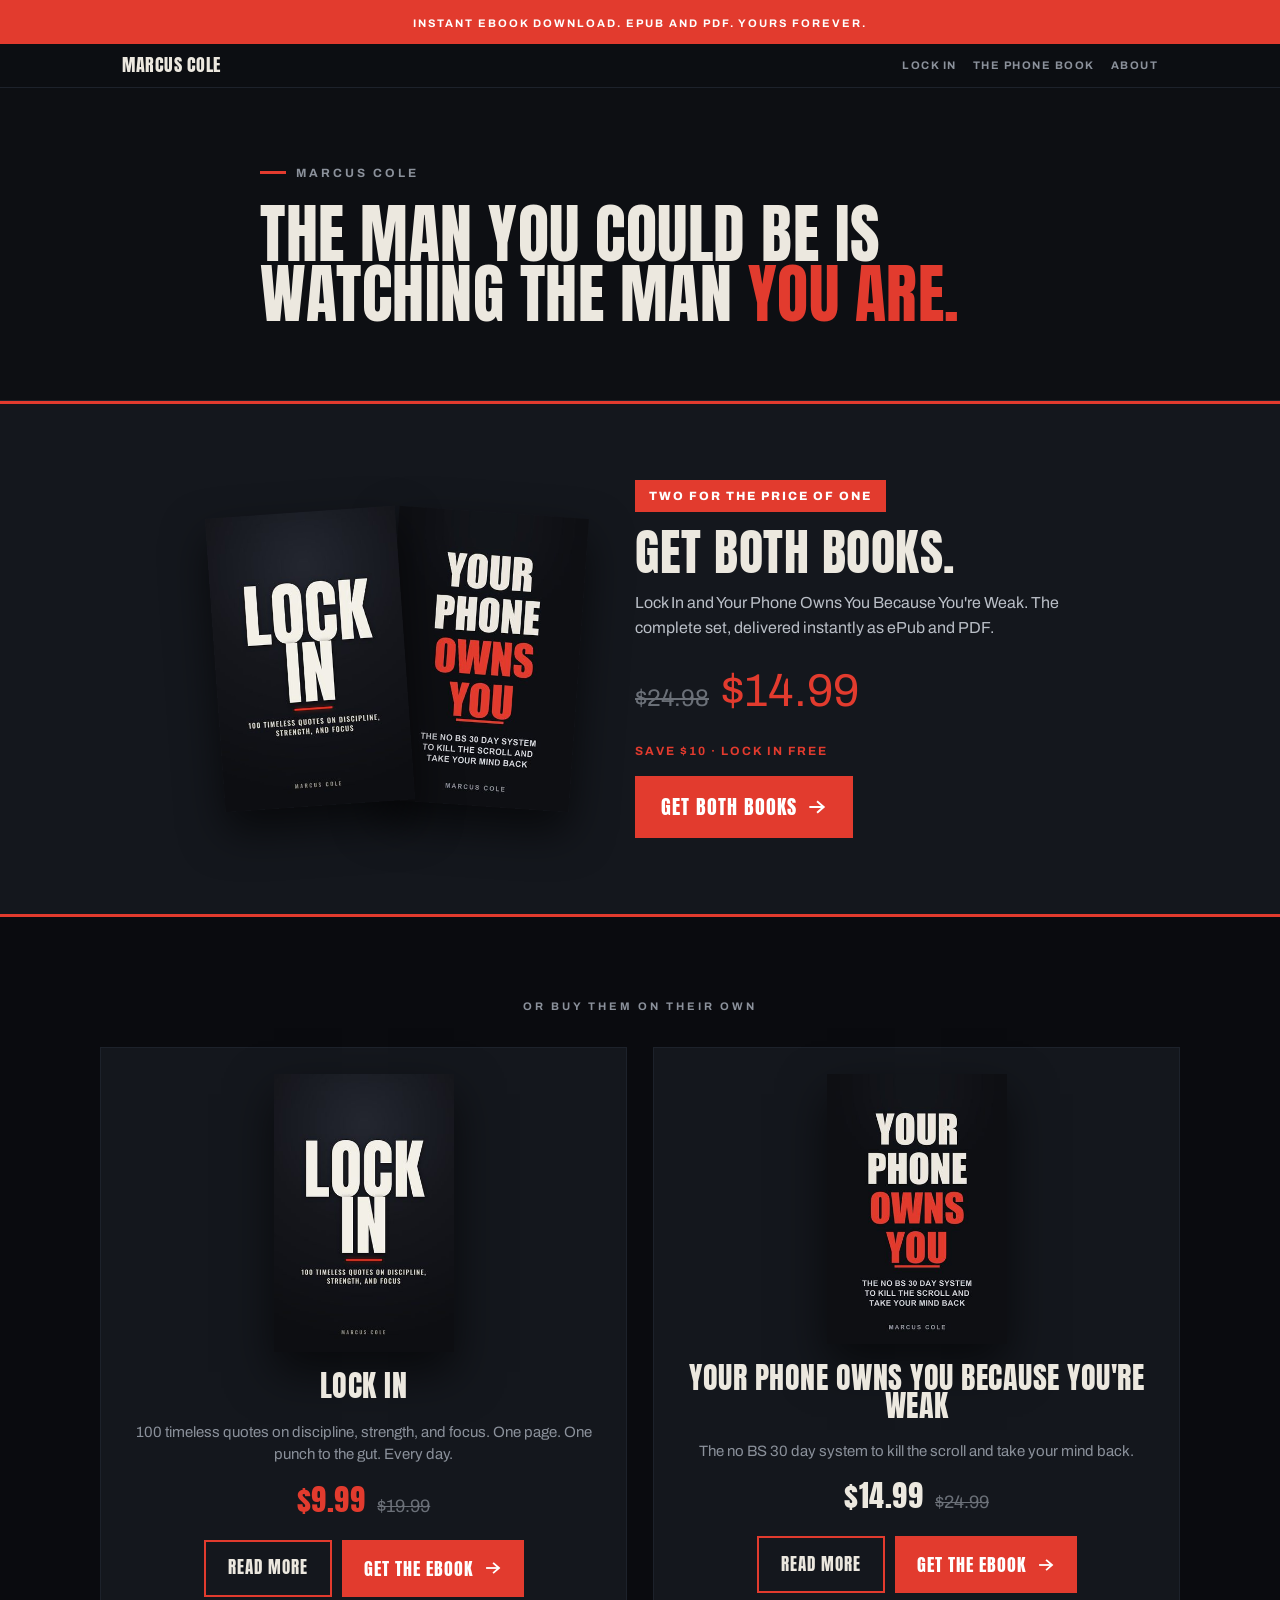
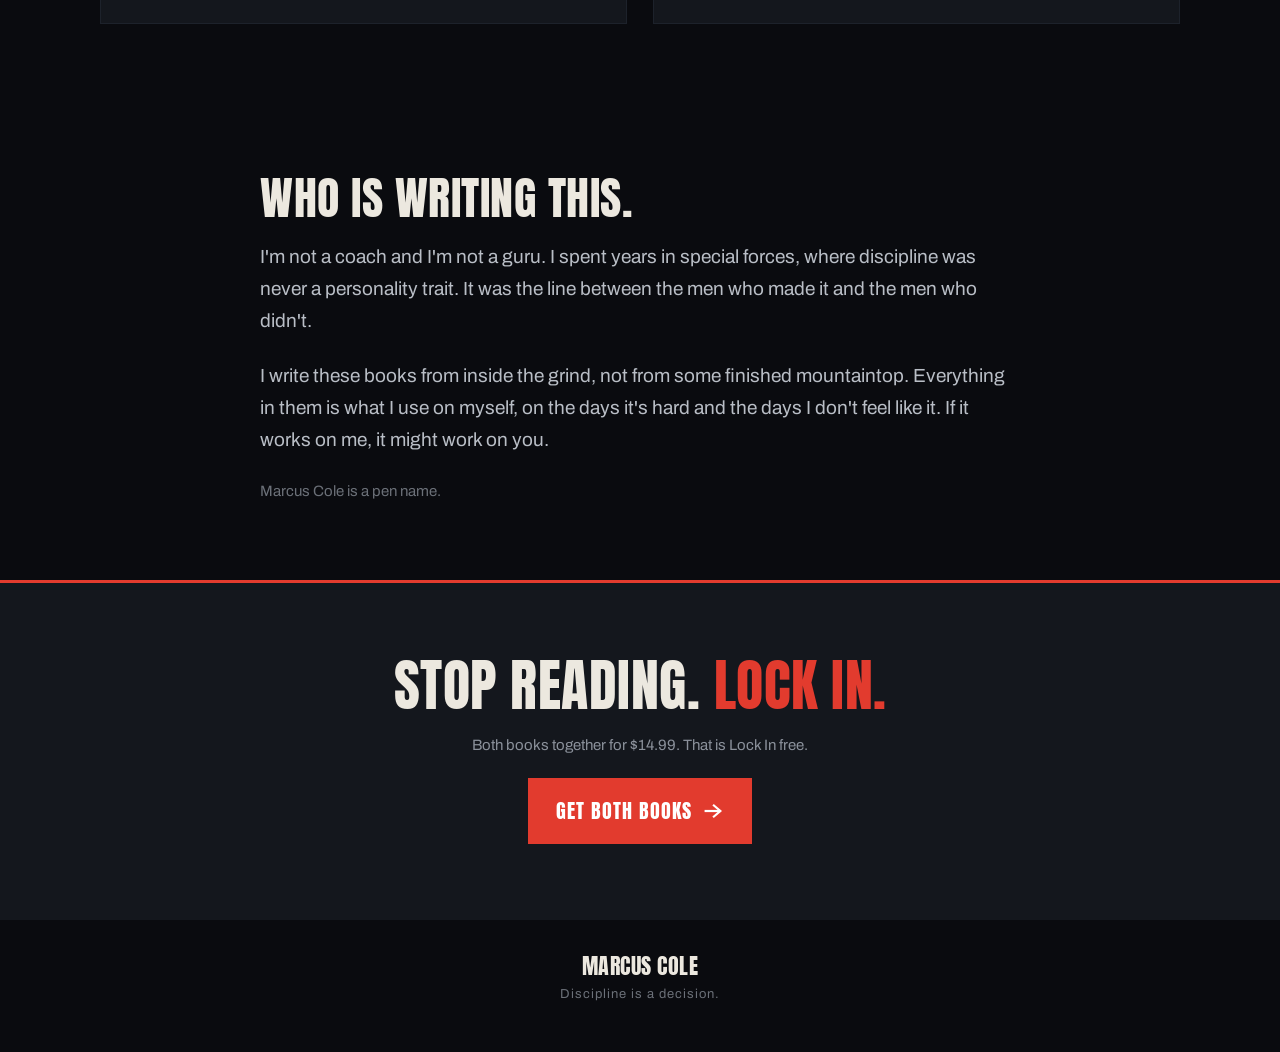
==== index.html @ 09957435 "Add bundle offer as a hero near top of homepage Both-books bundle ($14.99, two for the price of one," ====
<!doctype html>
<html lang="en">
<head>
<meta charset="utf-8">
<meta name="viewport" content="width=device-width, initial-scale=1">
<title>Marcus Cole — Books on Discipline, Strength, Focus</title>
<meta name="description" content="Hard, no-fluff books on discipline, focus, and self-control by Marcus Cole.">
<link rel="preconnect" href="https://fonts.googleapis.com">
<link rel="preconnect" href="https://fonts.gstatic.com" crossorigin>
<link rel="stylesheet" href="https://fonts.googleapis.com/css2?family=Anton&family=Archivo:wght@400;500;600;700;900&display=swap">
<link rel="stylesheet" href="style.css">
</head>
<body>

  <div class="sale"><span class="kick" style="font-size:11px;color:#fff;letter-spacing:2px;">Instant ebook download. ePub and PDF. Yours forever.</span></div>

  <div class="topbar">
    <div class="topbar-in">
      <a href="/" class="disp" style="font-size:18px;">Marcus Cole</a>
      <div class="navlinks">
        <a href="/lockin/" class="navlink">Lock In</a>
        <a href="/your-phone-owns-you/" class="navlink">The Phone Book</a>
        <a href="#about" class="navlink">About</a>
      </div>
    </div>
  </div>

  <!-- HERO (brief intro) -->
  <section class="sec" style="background:var(--bg);border-bottom:1px solid var(--line);">
    <div class="sec-in stack" style="gap:22px;max-width:760px;">
      <div style="display:flex;align-items:center;gap:10px;">
        <div style="width:26px;height:3px;background:var(--red);"></div>
        <span class="kick" style="font-size:12px;color:var(--muted2);">Marcus Cole</span>
      </div>
      <h1 class="disp" style="font-size:clamp(40px,8vw,64px);">The man you could be is watching the man <span style="color:var(--red);">you are.</span></h1>
    </div>
  </section>

  <!-- BUNDLE OFFER (hero) -->
  <section class="sec bundle">
    <div class="sec-in bundle-in">
      <div class="bundle-covers">
        <img src="lockin-cover.jpg" alt="Lock In cover">
        <img src="book4-cover.jpg" alt="Your Phone Owns You cover">
      </div>
      <div class="bundle-copy">
        <span class="bundle-badge">Two for the price of one</span>
        <h2 class="disp" style="font-size:clamp(34px,7vw,50px);">Get both books.</h2>
        <p style="font-size:16px;line-height:1.55;color:var(--muted);max-width:430px;">Lock In and Your Phone Owns You Because You're Weak. The complete set, delivered instantly as ePub and PDF.</p>
        <div class="price"><span class="was">$24.98</span><span class="now">$14.99</span></div>
        <p class="kick" style="font-size:12px;color:var(--red);letter-spacing:2px;">Save $10 · Lock In free</p>
        <a class="cta btn-red gumroad-button" href="https://dvpress.gumroad.com/l/bothbooks" style="font-size:20px;padding:16px 26px;">Get Both Books
          <svg class="arrow" width="20" height="20" viewBox="0 0 24 24" fill="none" stroke="#fff" stroke-width="2.4" stroke-linecap="square"><path d="M4 12h15"/><path d="M13 6l7 6-7 6"/></svg></a>
      </div>
    </div>
  </section>

  <!-- BOOKS -->
  <section class="sec">
    <div class="sec-in stack" style="gap:30px;">
      <div class="center"><span class="kick" style="font-size:11px;color:var(--muted2);letter-spacing:3px;">Or buy them on their own</span></div>
      <div class="books">

        <div class="bookcard">
          <img src="lockin-cover.jpg" alt="Lock In cover">
          <h2 class="disp" style="font-size:30px;">Lock In</h2>
          <p style="font-size:15px;line-height:1.5;color:var(--muted2);">100 timeless quotes on discipline, strength, and focus. One page. One punch to the gut. Every day.</p>
          <div class="price"><span class="disp now" style="color:var(--red);">$9.99</span><span class="was">$19.99</span></div>
          <div class="btns">
            <a class="cta btn-out" href="/lockin/">Read More</a>
            <a class="cta btn-red gumroad-button" href="https://dvpress.gumroad.com/l/lockin">Get The Ebook
              <svg class="arrow" width="18" height="18" viewBox="0 0 24 24" fill="none" stroke="#fff" stroke-width="2.4" stroke-linecap="square"><path d="M4 12h15"/><path d="M13 6l7 6-7 6"/></svg></a>
          </div>
        </div>

        <div class="bookcard">
          <img src="book4-cover.jpg" alt="Your Phone Owns You Because You're Weak cover">
          <h2 class="disp" style="font-size:30px;">Your Phone Owns You Because You're Weak</h2>
          <p style="font-size:15px;line-height:1.5;color:var(--muted2);">The no BS 30 day system to kill the scroll and take your mind back.</p>
          <div class="price"><span class="disp now">$14.99</span><span class="was">$24.99</span></div>
          <div class="btns">
            <a class="cta btn-out" href="/your-phone-owns-you/">Read More</a>
            <a class="cta btn-red gumroad-button" href="https://dvpress.gumroad.com/l/yourphone">Get The Ebook
              <svg class="arrow" width="18" height="18" viewBox="0 0 24 24" fill="none" stroke="#fff" stroke-width="2.4" stroke-linecap="square"><path d="M4 12h15"/><path d="M13 6l7 6-7 6"/></svg></a>
          </div>
        </div>

      </div>
    </div>
  </section>

  <!-- ABOUT -->
  <section class="sec about" id="about" style="background:var(--dark);">
    <div class="sec-in stack" style="gap:22px;max-width:760px;">
      <h2 class="disp" style="font-size:clamp(34px,8vw,46px);">Who is writing this.</h2>
      <p>I'm not a coach and I'm not a guru. I spent years in special forces, where discipline was never a personality trait. It was the line between the men who made it and the men who didn't.</p>
      <p>I write these books from inside the grind, not from some finished mountaintop. Everything in them is what I use on myself, on the days it's hard and the days I don't feel like it. If it works on me, it might work on you.</p>
      <p style="color:var(--dim);font-size:15px;">Marcus Cole is a pen name.</p>
    </div>
  </section>

  <!-- CLOSING -->
  <section class="sec center" style="background:var(--bg2);border-top:3px solid var(--red);">
    <div class="sec-in stack" style="gap:22px;align-items:center;">
      <h2 class="disp" style="font-size:clamp(40px,10vw,56px);">Stop reading. <span style="color:var(--red);">Lock in.</span></h2>
      <p style="font-size:15px;color:var(--muted2);margin:0;">Both books together for $14.99. That is Lock In free.</p>
      <a class="cta btn-red gumroad-button" href="https://dvpress.gumroad.com/l/bothbooks" style="font-size:20px;padding:18px 28px;">Get Both Books
        <svg class="arrow" width="22" height="22" viewBox="0 0 24 24" fill="none" stroke="#fff" stroke-width="2.4" stroke-linecap="square"><path d="M4 12h15"/><path d="M13 6l7 6-7 6"/></svg></a>
    </div>
  </section>

  <footer class="foot">
    <span class="disp" style="font-size:22px;">Marcus Cole</span>
    <span style="font-size:13px;color:var(--dim);letter-spacing:1px;">Discipline is a decision.</span>
  </footer>

<!-- Gumroad overlay checkout --><script src="https://gumroad.com/js/gumroad.js"></script>
<!-- Cloudflare Web Analytics --><script defer src='https://static.cloudflareinsights.com/beacon.min.js' data-cf-beacon='{"token": "d1eaae2494ea4c88b56d13a0a2fb62db"}'></script><!-- End Cloudflare Web Analytics -->
</body>
</html>
---- style.css ----
:root{
  --bg:#0d0f13; --bg2:#14171d; --dark:#0a0b0f; --line:#1d222b; --line2:#232833;
  --ink:#ECE8DF; --muted:#b9bec6; --muted2:#8b919b; --dim:#6b7078; --red:#E23B2E;
}
*{box-sizing:border-box;}
html,body{margin:0;padding:0;}
body{background:var(--dark);color:var(--ink);
  font-family:'Archivo',system-ui,sans-serif;-webkit-font-smoothing:antialiased;line-height:1.5;}
img{max-width:100%;display:block;}
a{color:var(--ink);text-decoration:none;}
p{margin:0;}
.disp{font-family:'Anton','Arial Narrow',Impact,sans-serif;font-weight:400;
  text-transform:uppercase;line-height:0.94;letter-spacing:0.5px;margin:0;}
.kick{font-family:'Archivo',system-ui,sans-serif;font-weight:700;
  text-transform:uppercase;letter-spacing:3px;}
.cta{font-family:'Anton','Arial Narrow',Impact,sans-serif;text-transform:uppercase;
  letter-spacing:1px;text-decoration:none;display:inline-flex;align-items:center;
  justify-content:center;gap:10px;color:#fff;}
.stack{display:flex;flex-direction:column;}
.btn-red{background:var(--red);color:#fff;padding:15px 22px;font-size:18px;}
.btn-red:hover{filter:brightness(1.08);}
.btn-out{background:transparent;color:var(--ink);border:2px solid var(--red);padding:13px 22px;font-size:17px;}
.btn-out:hover{background:rgba(226,59,46,0.12);}
.btn-dead{background:transparent;color:var(--dim);border:2px solid var(--line2);padding:13px 22px;font-size:17px;cursor:default;}
.arrow{flex-shrink:0;}
.inner{max-width:1080px;margin:0 auto;}

.sale{background:var(--red);padding:10px 16px;text-align:center;}
.topbar{position:sticky;top:0;z-index:20;background:rgba(13,15,19,0.96);
  backdrop-filter:blur(8px);border-bottom:1px solid var(--line);}
.topbar-in{max-width:1080px;margin:0 auto;display:flex;align-items:center;
  justify-content:space-between;padding:13px 22px;gap:12px;}
.navlinks{display:flex;gap:16px;align-items:center;}
.navlinks a.navlink{font-family:'Archivo',sans-serif;font-weight:700;text-transform:uppercase;
  letter-spacing:1.5px;font-size:11px;color:var(--muted2);}
.navlinks a.navlink:hover{color:var(--ink);}

.sec{padding:56px 22px;}
.sec-in{max-width:1080px;margin:0 auto;}
.center{text-align:center;}
.price{display:flex;align-items:baseline;gap:12px;}
.price .now{font-size:30px;}
.price .was{font-size:18px;color:var(--dim);text-decoration:line-through;}
.rule{height:1px;background:var(--line2);}

/* Book cards on the main page */
.books{display:flex;flex-direction:column;gap:26px;}
.bookcard{background:var(--bg2);border:1px solid var(--line);padding:26px;
  display:flex;flex-direction:column;gap:20px;align-items:center;text-align:center;}
.bookcard img{width:180px;box-shadow:0 20px 44px rgba(0,0,0,0.6);}
.bookcard .btns{display:flex;gap:10px;flex-wrap:wrap;justify-content:center;}

/* Sub-page hero */
.detail{display:flex;flex-direction:column;gap:28px;align-items:center;text-align:center;}
.detail img{width:220px;box-shadow:0 24px 50px rgba(0,0,0,0.6);}
.detail .body p{font-size:17px;line-height:1.6;color:var(--muted);margin-bottom:16px;}

/* Bundle hero */
.bundle{background:var(--bg2);border-top:3px solid var(--red);border-bottom:3px solid var(--red);}
.bundle-in{display:flex;flex-direction:column;gap:30px;align-items:center;text-align:center;}
.bundle-covers{display:flex;justify-content:center;flex-shrink:0;}
.bundle-covers img{width:150px;box-shadow:0 20px 44px rgba(0,0,0,0.6);}
.bundle-covers img:first-child{transform:rotate(-4deg);margin-right:-16px;z-index:2;position:relative;}
.bundle-covers img:last-child{transform:rotate(4deg);}
.bundle-copy{display:flex;flex-direction:column;gap:16px;align-items:center;}
.bundle-badge{display:inline-block;background:var(--red);color:#fff;font-family:'Archivo',sans-serif;
  font-weight:800;text-transform:uppercase;letter-spacing:2px;font-size:12px;padding:7px 14px;}
.bundle .price{justify-content:center;}
.bundle .price .now{font-size:46px;color:var(--red);}
.bundle .price .was{font-size:24px;}

.about p{font-size:17px;line-height:1.7;color:var(--muted);}

footer.foot{padding:36px 22px 48px 22px;display:flex;flex-direction:column;gap:8px;align-items:center;}

@media (min-width:820px){
  .sec{padding:76px 40px;}
  .books{flex-direction:row;}
  .bookcard{flex:1;}
  .detail{flex-direction:row;text-align:left;gap:52px;align-items:flex-start;}
  .detail .body{max-width:560px;}
  .detail .body .price{justify-content:flex-start;}
  .about p{font-size:19px;}
  .bundle-in{flex-direction:row;text-align:left;gap:56px;justify-content:center;align-items:center;}
  .bundle-copy{align-items:flex-start;}
  .bundle .price{justify-content:flex-start;}
  .bundle-covers img{width:190px;}
}
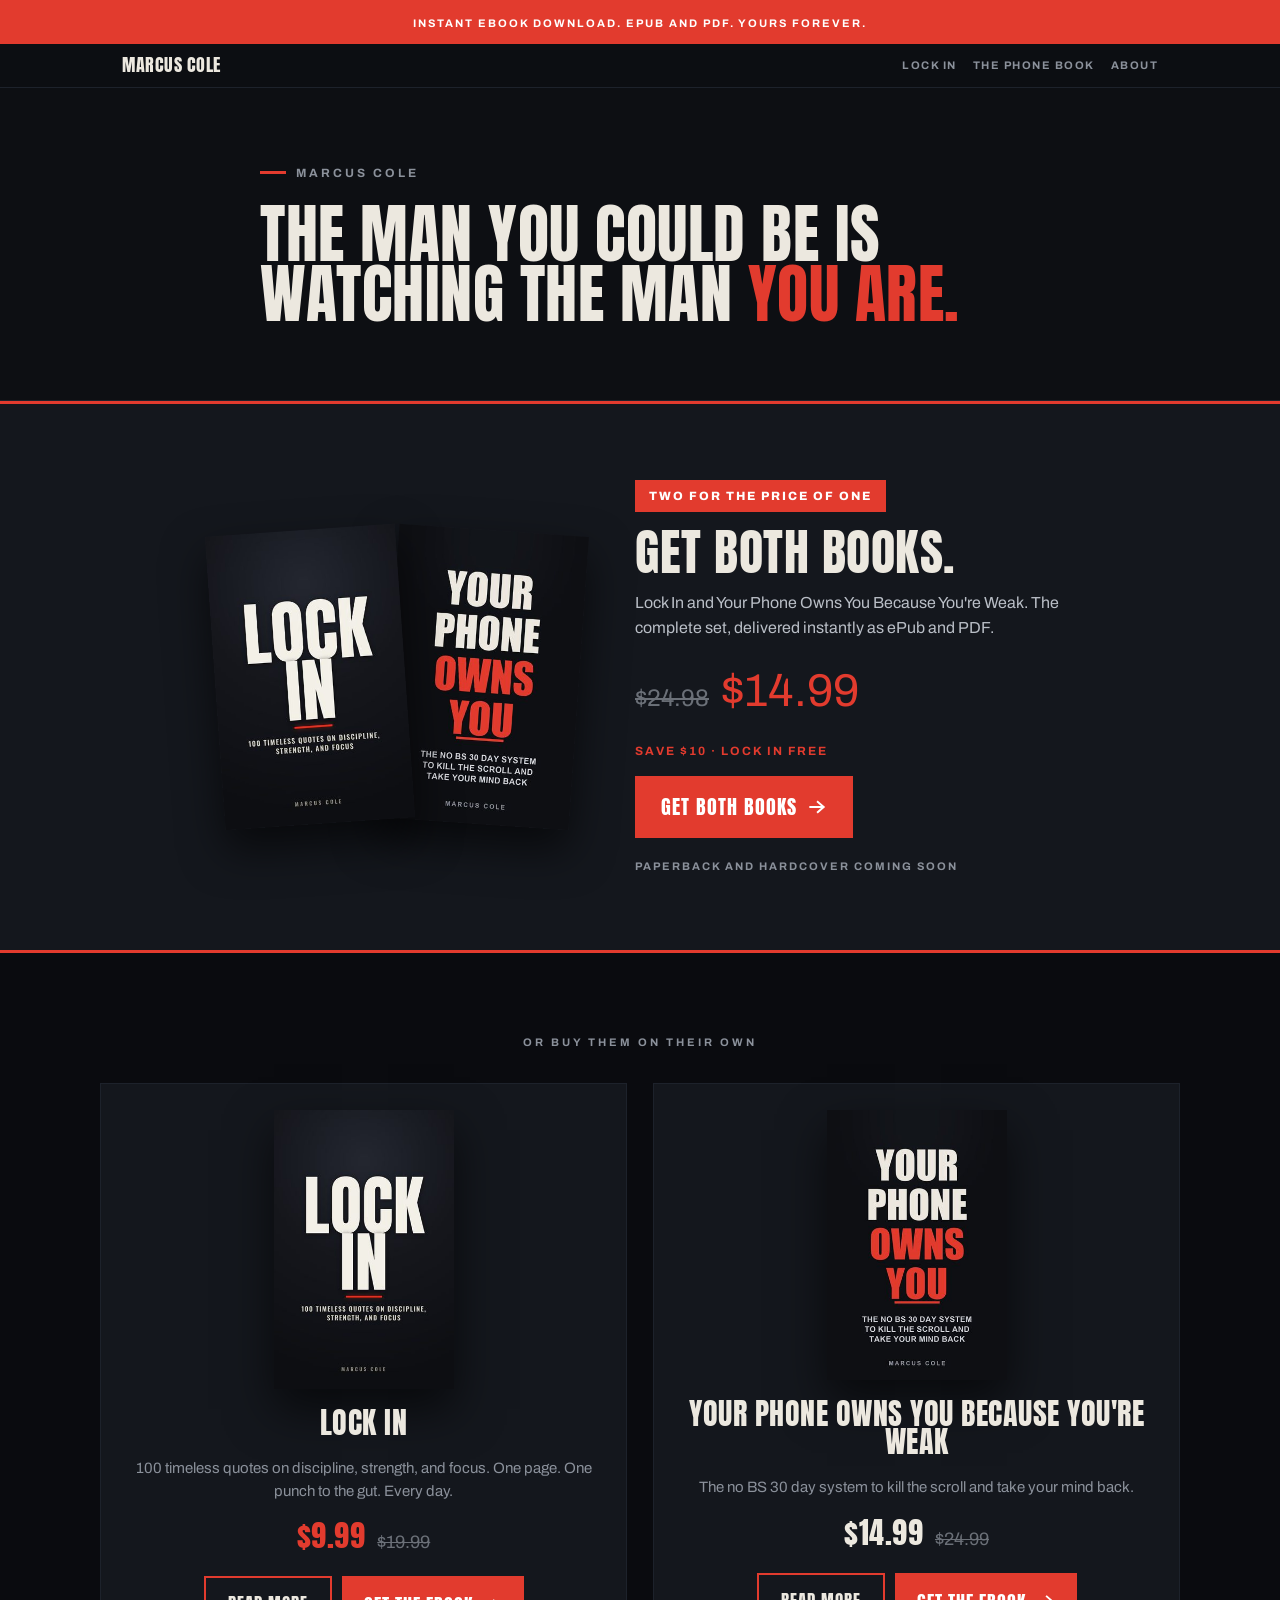
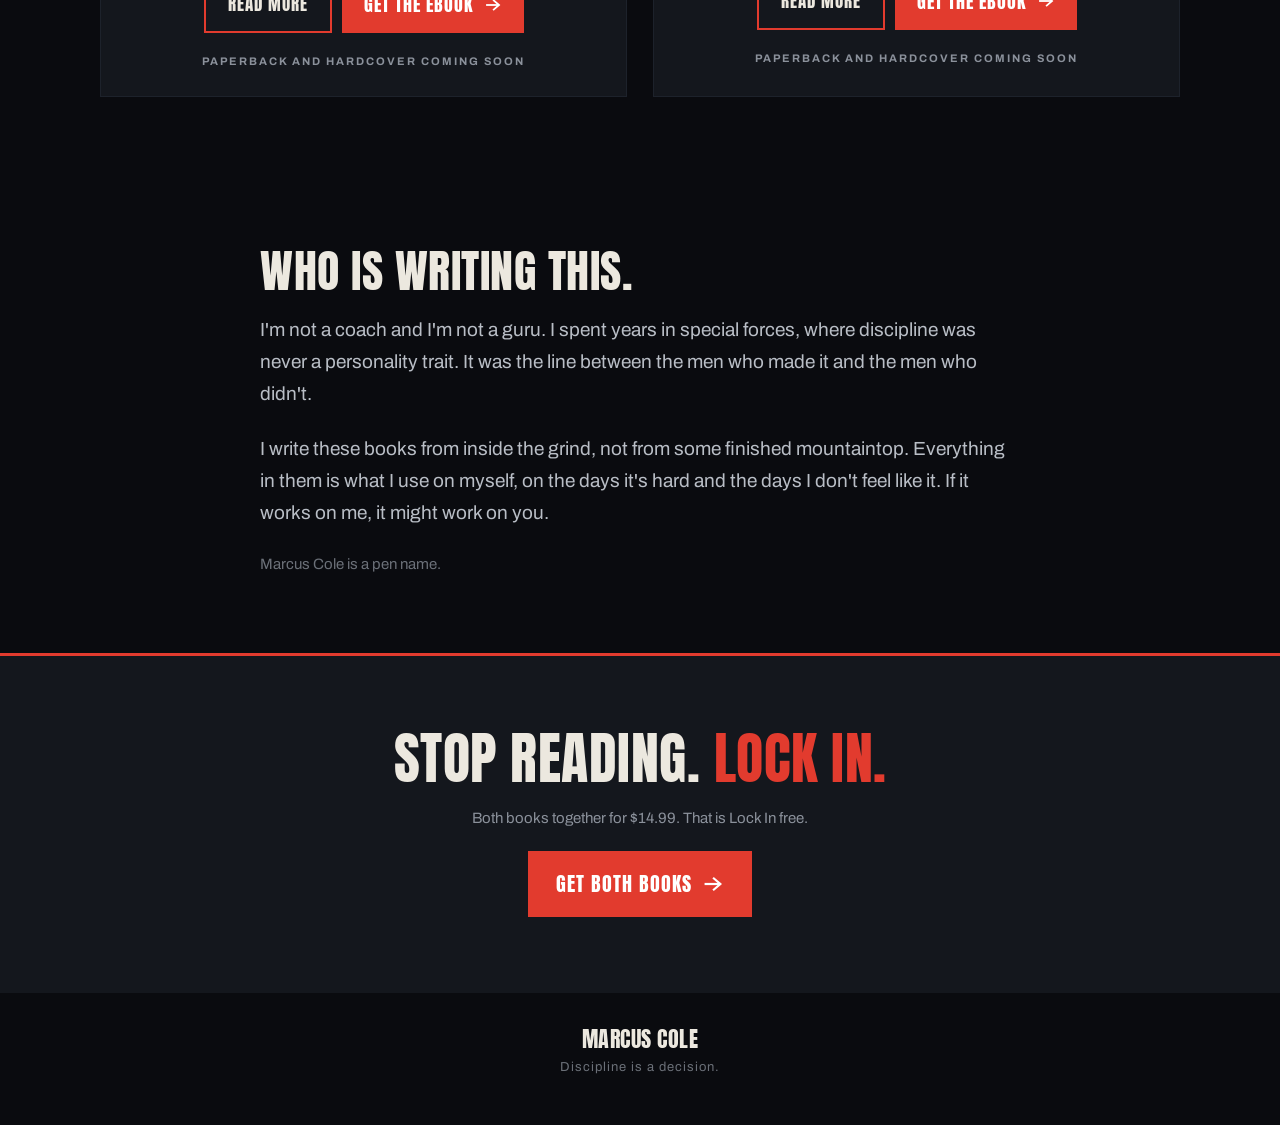
==== commit 6e717a37: "Add "Paperback and hardcover coming soon" notes across the site Signals print editions are on the wa" ====
--- a/index.html
+++ b/index.html
@@ -51,6 +51,7 @@
         <p class="kick" style="font-size:12px;color:var(--red);letter-spacing:2px;">Save $10 · Lock In free</p>
         <a class="cta btn-red gumroad-button" href="https://dvpress.gumroad.com/l/bothbooks" style="font-size:20px;padding:16px 26px;">Get Both Books
           <svg class="arrow" width="20" height="20" viewBox="0 0 24 24" fill="none" stroke="#fff" stroke-width="2.4" stroke-linecap="square"><path d="M4 12h15"/><path d="M13 6l7 6-7 6"/></svg></a>
+        <p class="kick" style="font-size:11px;color:var(--muted2);letter-spacing:2px;margin-top:4px;">Paperback and hardcover coming soon</p>
       </div>
     </div>
   </section>
@@ -71,6 +72,7 @@
             <a class="cta btn-red gumroad-button" href="https://dvpress.gumroad.com/l/lockin">Get The Ebook
               <svg class="arrow" width="18" height="18" viewBox="0 0 24 24" fill="none" stroke="#fff" stroke-width="2.4" stroke-linecap="square"><path d="M4 12h15"/><path d="M13 6l7 6-7 6"/></svg></a>
           </div>
+          <p class="kick" style="font-size:11px;color:var(--muted2);letter-spacing:2px;">Paperback and hardcover coming soon</p>
         </div>
 
         <div class="bookcard">
@@ -83,6 +85,7 @@
             <a class="cta btn-red gumroad-button" href="https://dvpress.gumroad.com/l/yourphone">Get The Ebook
               <svg class="arrow" width="18" height="18" viewBox="0 0 24 24" fill="none" stroke="#fff" stroke-width="2.4" stroke-linecap="square"><path d="M4 12h15"/><path d="M13 6l7 6-7 6"/></svg></a>
           </div>
+          <p class="kick" style="font-size:11px;color:var(--muted2);letter-spacing:2px;">Paperback and hardcover coming soon</p>
         </div>
 
       </div>
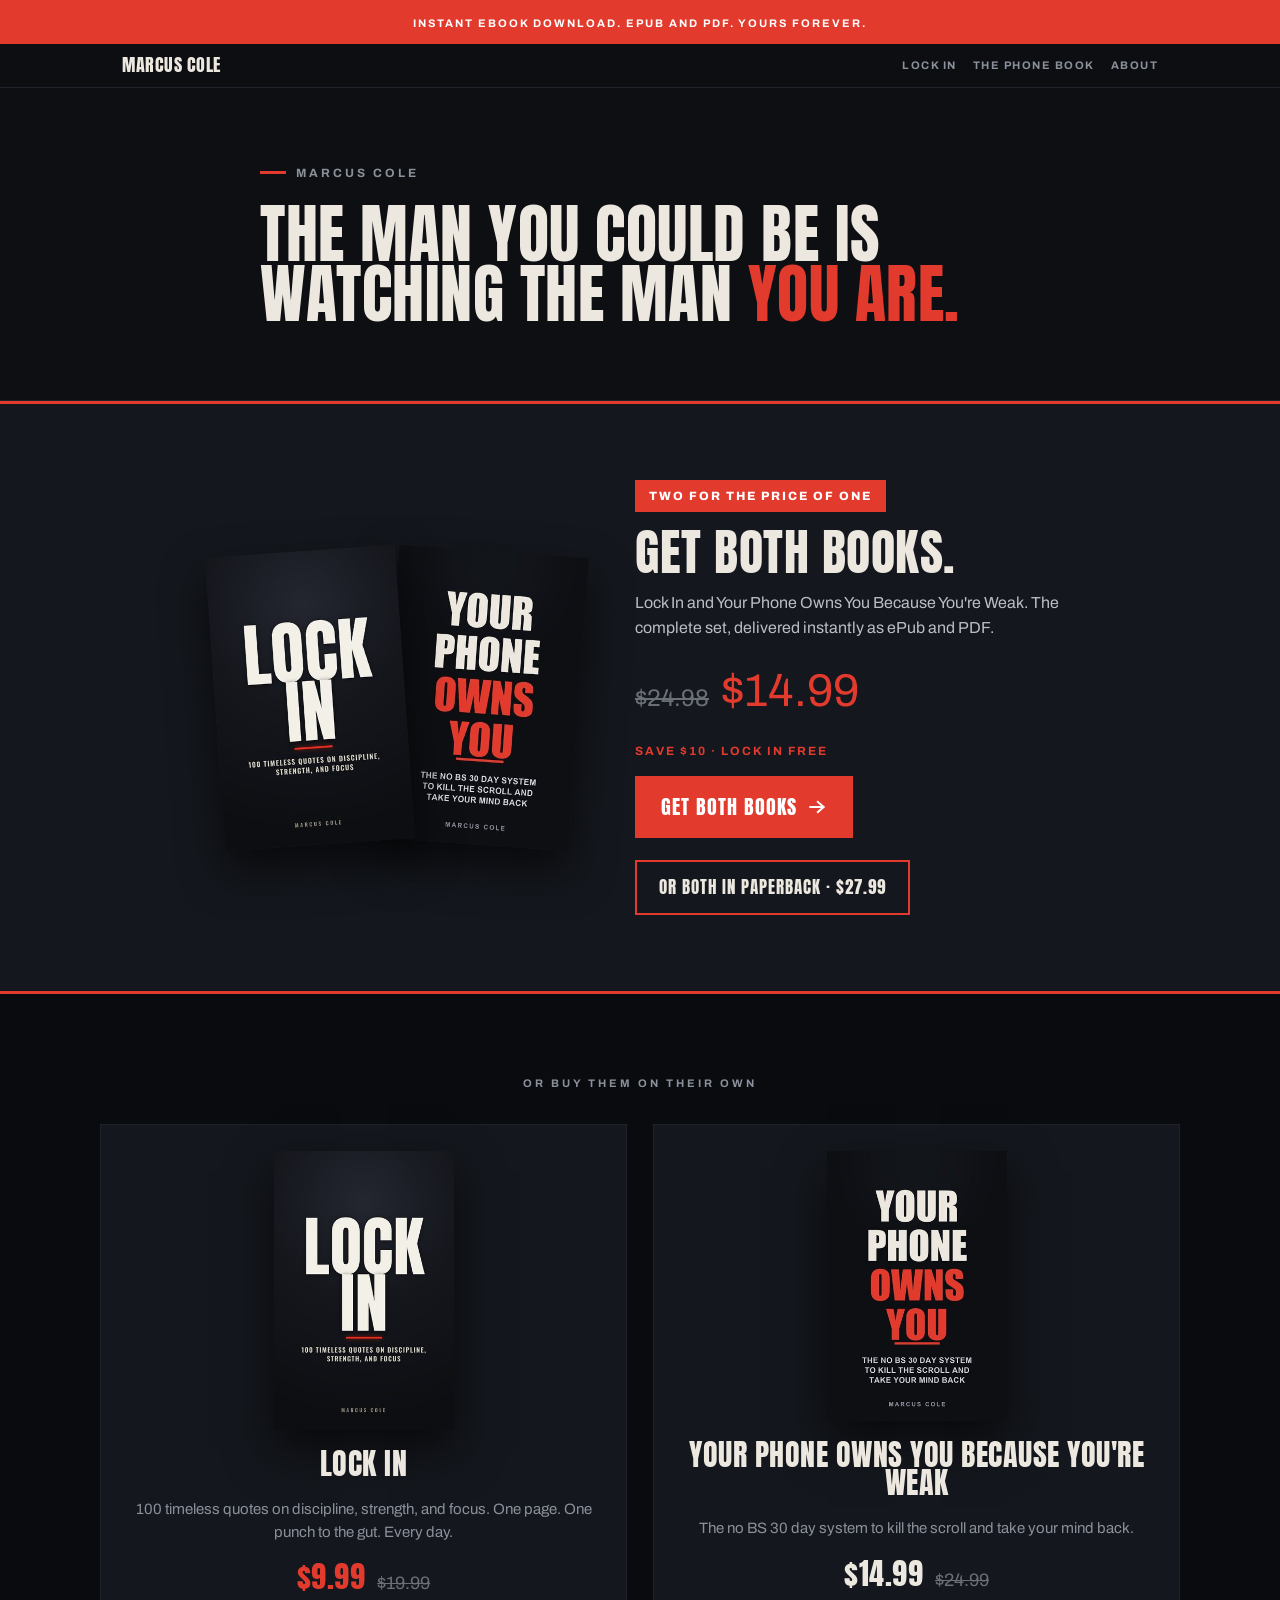
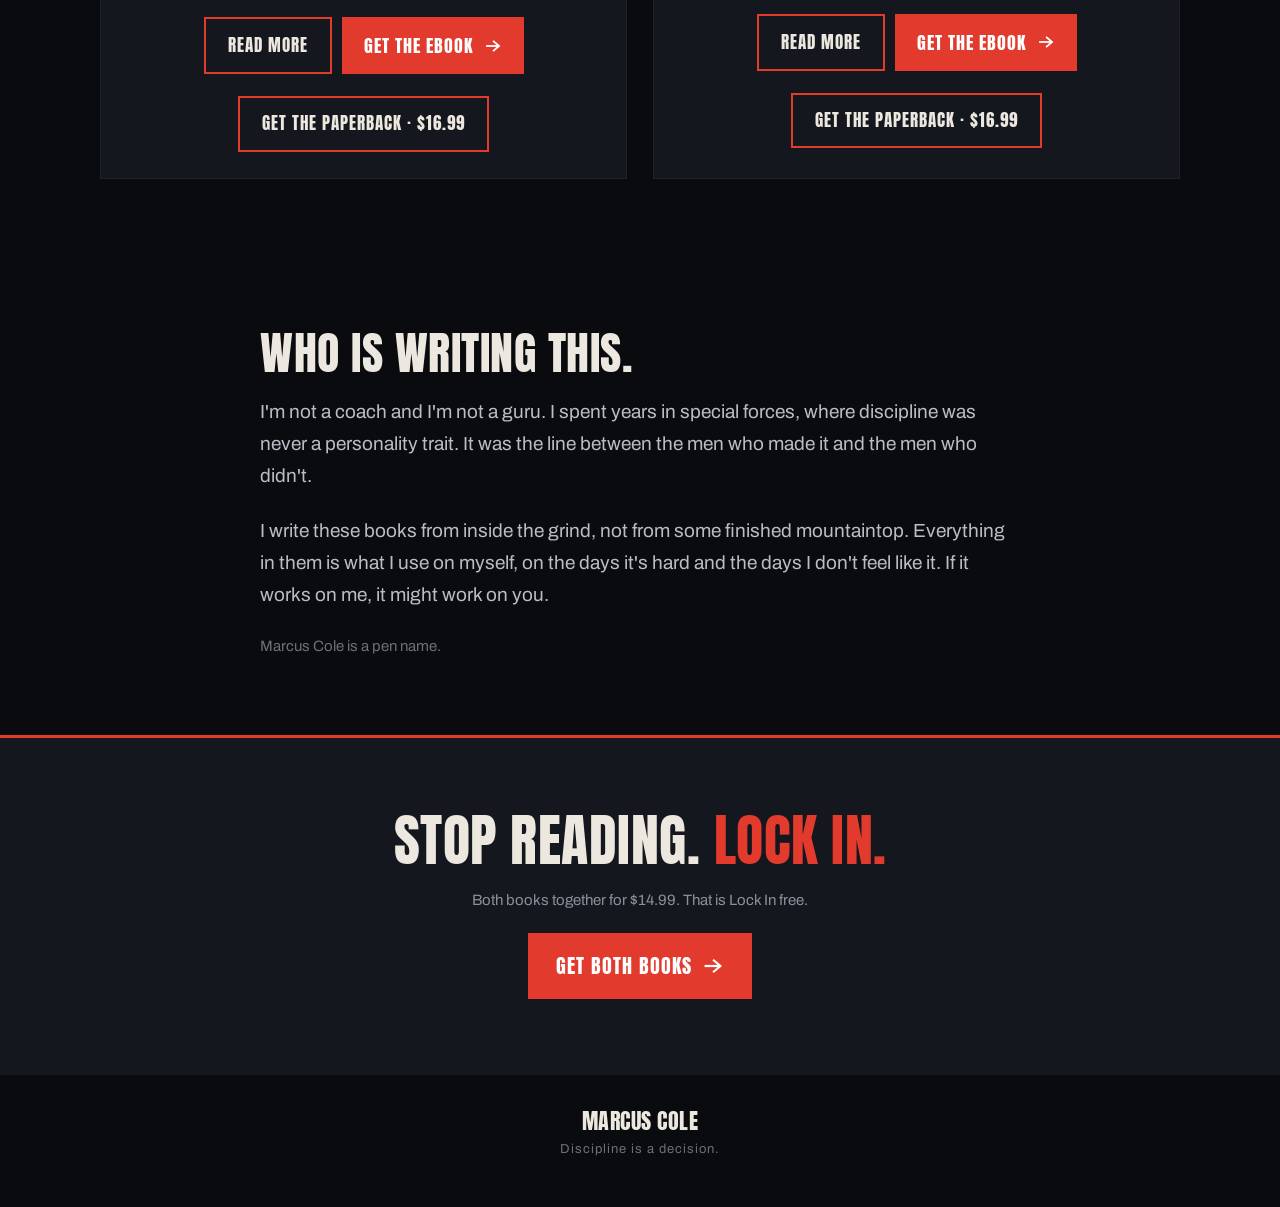
==== commit e06fb8f3: "Add paperback buy buttons (both books + bundle) now that print is live Replaces the "paperback comin" ====
--- a/index.html
+++ b/index.html
@@ -51,7 +51,7 @@
         <p class="kick" style="font-size:12px;color:var(--red);letter-spacing:2px;">Save $10 · Lock In free</p>
         <a class="cta btn-red gumroad-button" href="https://dvpress.gumroad.com/l/bothbooks" style="font-size:20px;padding:16px 26px;">Get Both Books
           <svg class="arrow" width="20" height="20" viewBox="0 0 24 24" fill="none" stroke="#fff" stroke-width="2.4" stroke-linecap="square"><path d="M4 12h15"/><path d="M13 6l7 6-7 6"/></svg></a>
-        <p class="kick" style="font-size:11px;color:var(--muted2);letter-spacing:2px;margin-top:4px;">Paperback and hardcover coming soon</p>
+        <a class="cta btn-out gumroad-button" href="https://dvpress.gumroad.com/l/marcuspaperbackbundle" style="margin-top:6px;">Or both in paperback &middot; $27.99</a>
       </div>
     </div>
   </section>
@@ -72,7 +72,7 @@
             <a class="cta btn-red gumroad-button" href="https://dvpress.gumroad.com/l/lockin">Get The Ebook
               <svg class="arrow" width="18" height="18" viewBox="0 0 24 24" fill="none" stroke="#fff" stroke-width="2.4" stroke-linecap="square"><path d="M4 12h15"/><path d="M13 6l7 6-7 6"/></svg></a>
           </div>
-          <p class="kick" style="font-size:11px;color:var(--muted2);letter-spacing:2px;">Paperback and hardcover coming soon</p>
+          <a class="cta btn-out gumroad-button" href="https://dvpress.gumroad.com/l/lockinpaperback" style="display:block;text-align:center;margin-top:2px;">Get The Paperback &middot; $16.99</a>
         </div>
 
         <div class="bookcard">
@@ -85,7 +85,7 @@
             <a class="cta btn-red gumroad-button" href="https://dvpress.gumroad.com/l/yourphone">Get The Ebook
               <svg class="arrow" width="18" height="18" viewBox="0 0 24 24" fill="none" stroke="#fff" stroke-width="2.4" stroke-linecap="square"><path d="M4 12h15"/><path d="M13 6l7 6-7 6"/></svg></a>
           </div>
-          <p class="kick" style="font-size:11px;color:var(--muted2);letter-spacing:2px;">Paperback and hardcover coming soon</p>
+          <a class="cta btn-out gumroad-button" href="https://dvpress.gumroad.com/l/yourphonepaperback" style="display:block;text-align:center;margin-top:2px;">Get The Paperback &middot; $16.99</a>
         </div>
 
       </div>
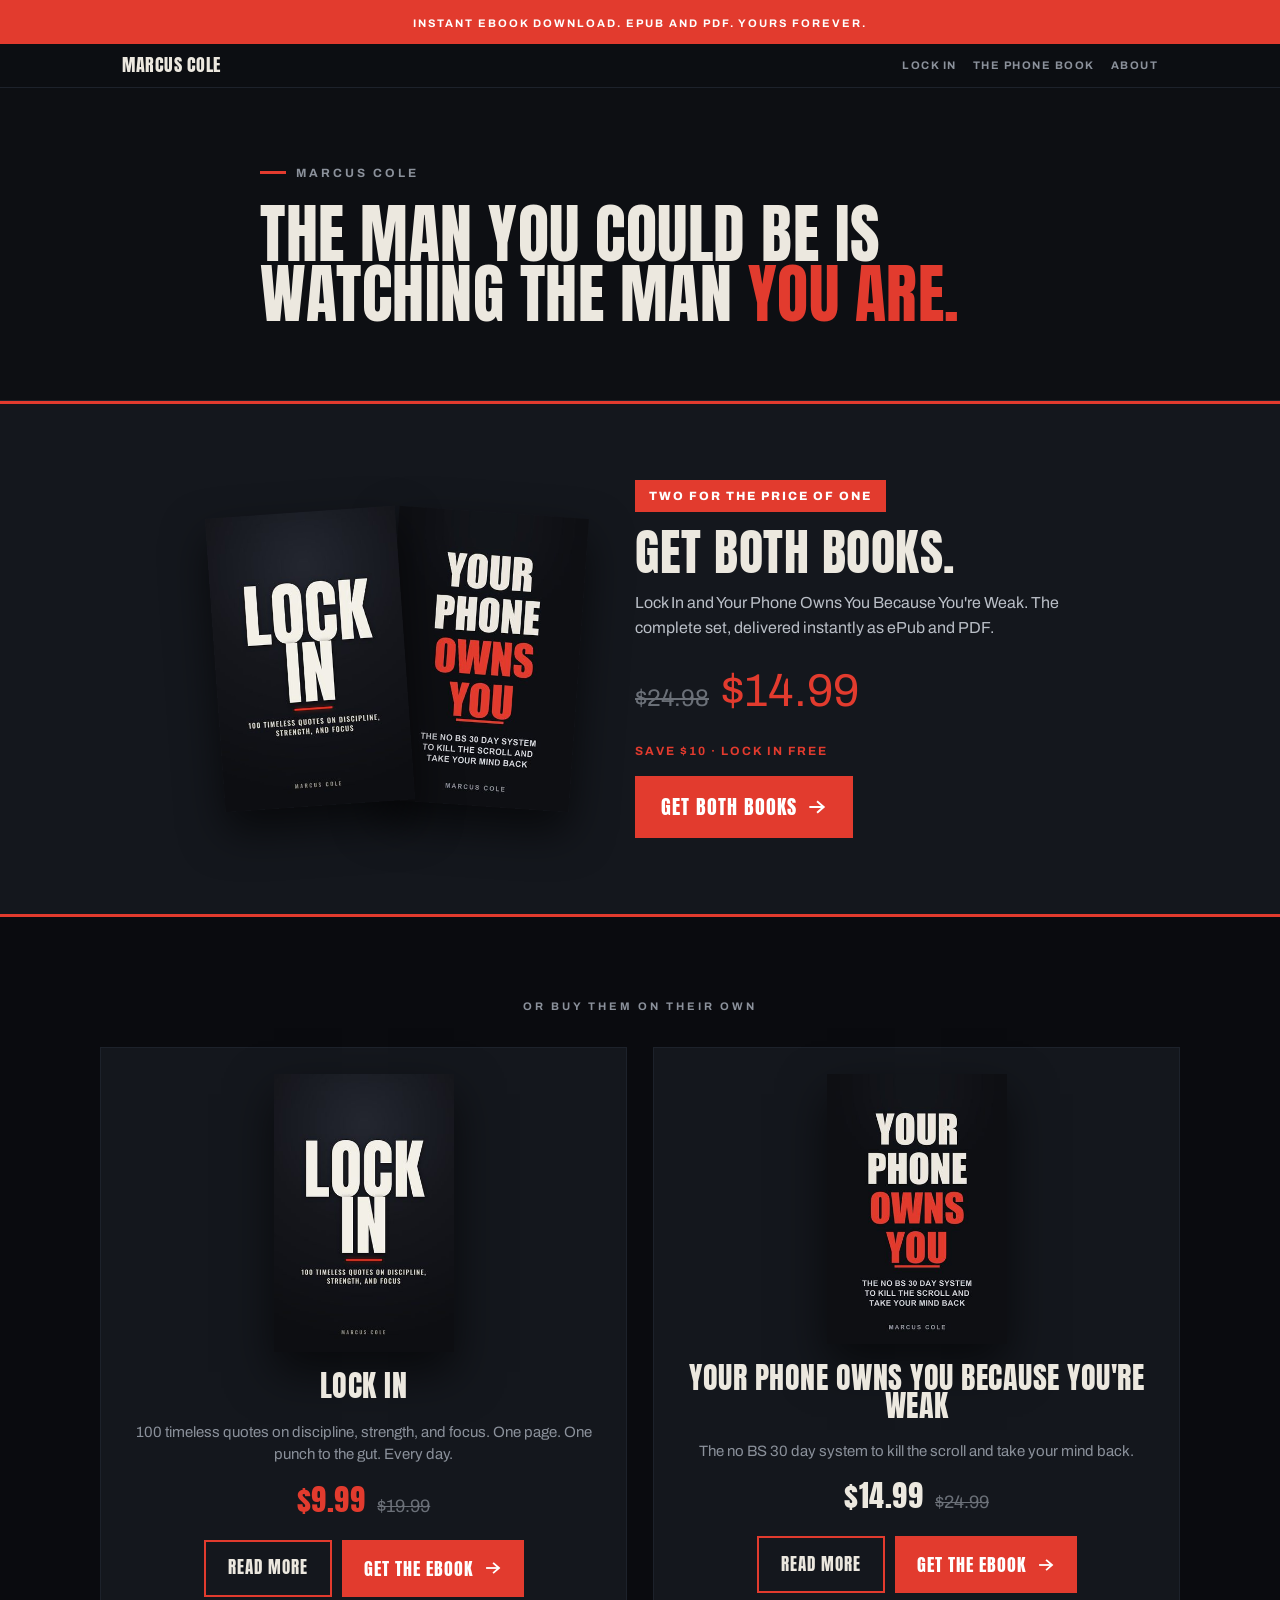
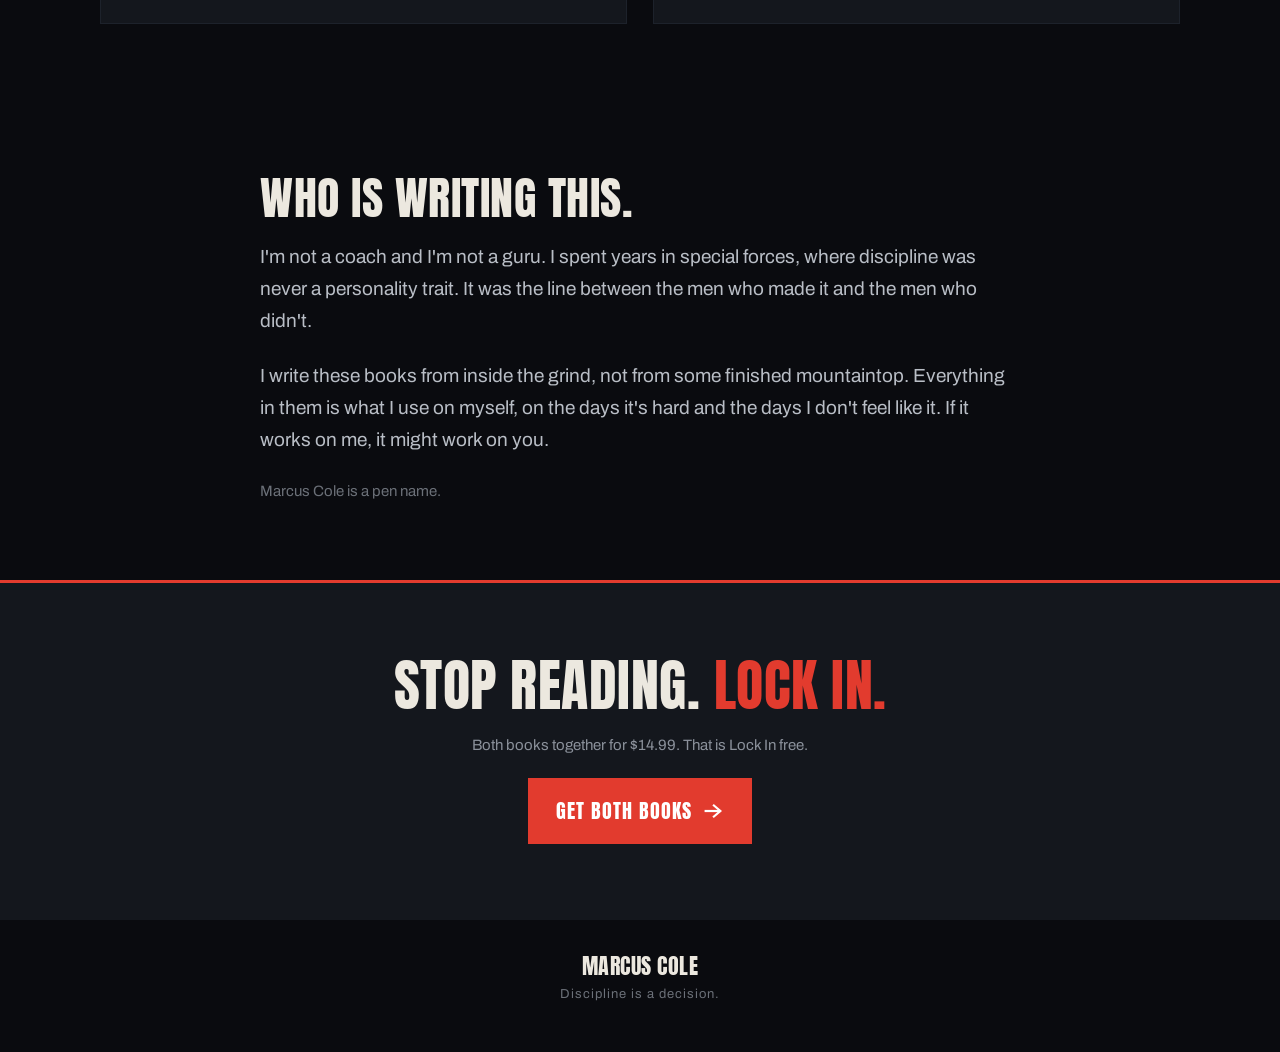
==== commit 03376bab: "Harden Gumroad to BookVault fulfillment; remove paperback buttons pending Lulu * Rewrite gumroad-boo" ====
--- a/index.html
+++ b/index.html
@@ -51,7 +51,6 @@
         <p class="kick" style="font-size:12px;color:var(--red);letter-spacing:2px;">Save $10 · Lock In free</p>
         <a class="cta btn-red gumroad-button" href="https://dvpress.gumroad.com/l/bothbooks" style="font-size:20px;padding:16px 26px;">Get Both Books
           <svg class="arrow" width="20" height="20" viewBox="0 0 24 24" fill="none" stroke="#fff" stroke-width="2.4" stroke-linecap="square"><path d="M4 12h15"/><path d="M13 6l7 6-7 6"/></svg></a>
-        <a class="cta btn-out gumroad-button" href="https://dvpress.gumroad.com/l/marcuspaperbackbundle" style="margin-top:6px;">Or both in paperback &middot; $27.99</a>
       </div>
     </div>
   </section>
@@ -72,7 +71,6 @@
             <a class="cta btn-red gumroad-button" href="https://dvpress.gumroad.com/l/lockin">Get The Ebook
               <svg class="arrow" width="18" height="18" viewBox="0 0 24 24" fill="none" stroke="#fff" stroke-width="2.4" stroke-linecap="square"><path d="M4 12h15"/><path d="M13 6l7 6-7 6"/></svg></a>
           </div>
-          <a class="cta btn-out gumroad-button" href="https://dvpress.gumroad.com/l/lockinpaperback" style="display:block;text-align:center;margin-top:2px;">Get The Paperback &middot; $16.99</a>
         </div>
 
         <div class="bookcard">
@@ -85,7 +83,6 @@
             <a class="cta btn-red gumroad-button" href="https://dvpress.gumroad.com/l/yourphone">Get The Ebook
               <svg class="arrow" width="18" height="18" viewBox="0 0 24 24" fill="none" stroke="#fff" stroke-width="2.4" stroke-linecap="square"><path d="M4 12h15"/><path d="M13 6l7 6-7 6"/></svg></a>
           </div>
-          <a class="cta btn-out gumroad-button" href="https://dvpress.gumroad.com/l/yourphonepaperback" style="display:block;text-align:center;margin-top:2px;">Get The Paperback &middot; $16.99</a>
         </div>
 
       </div>
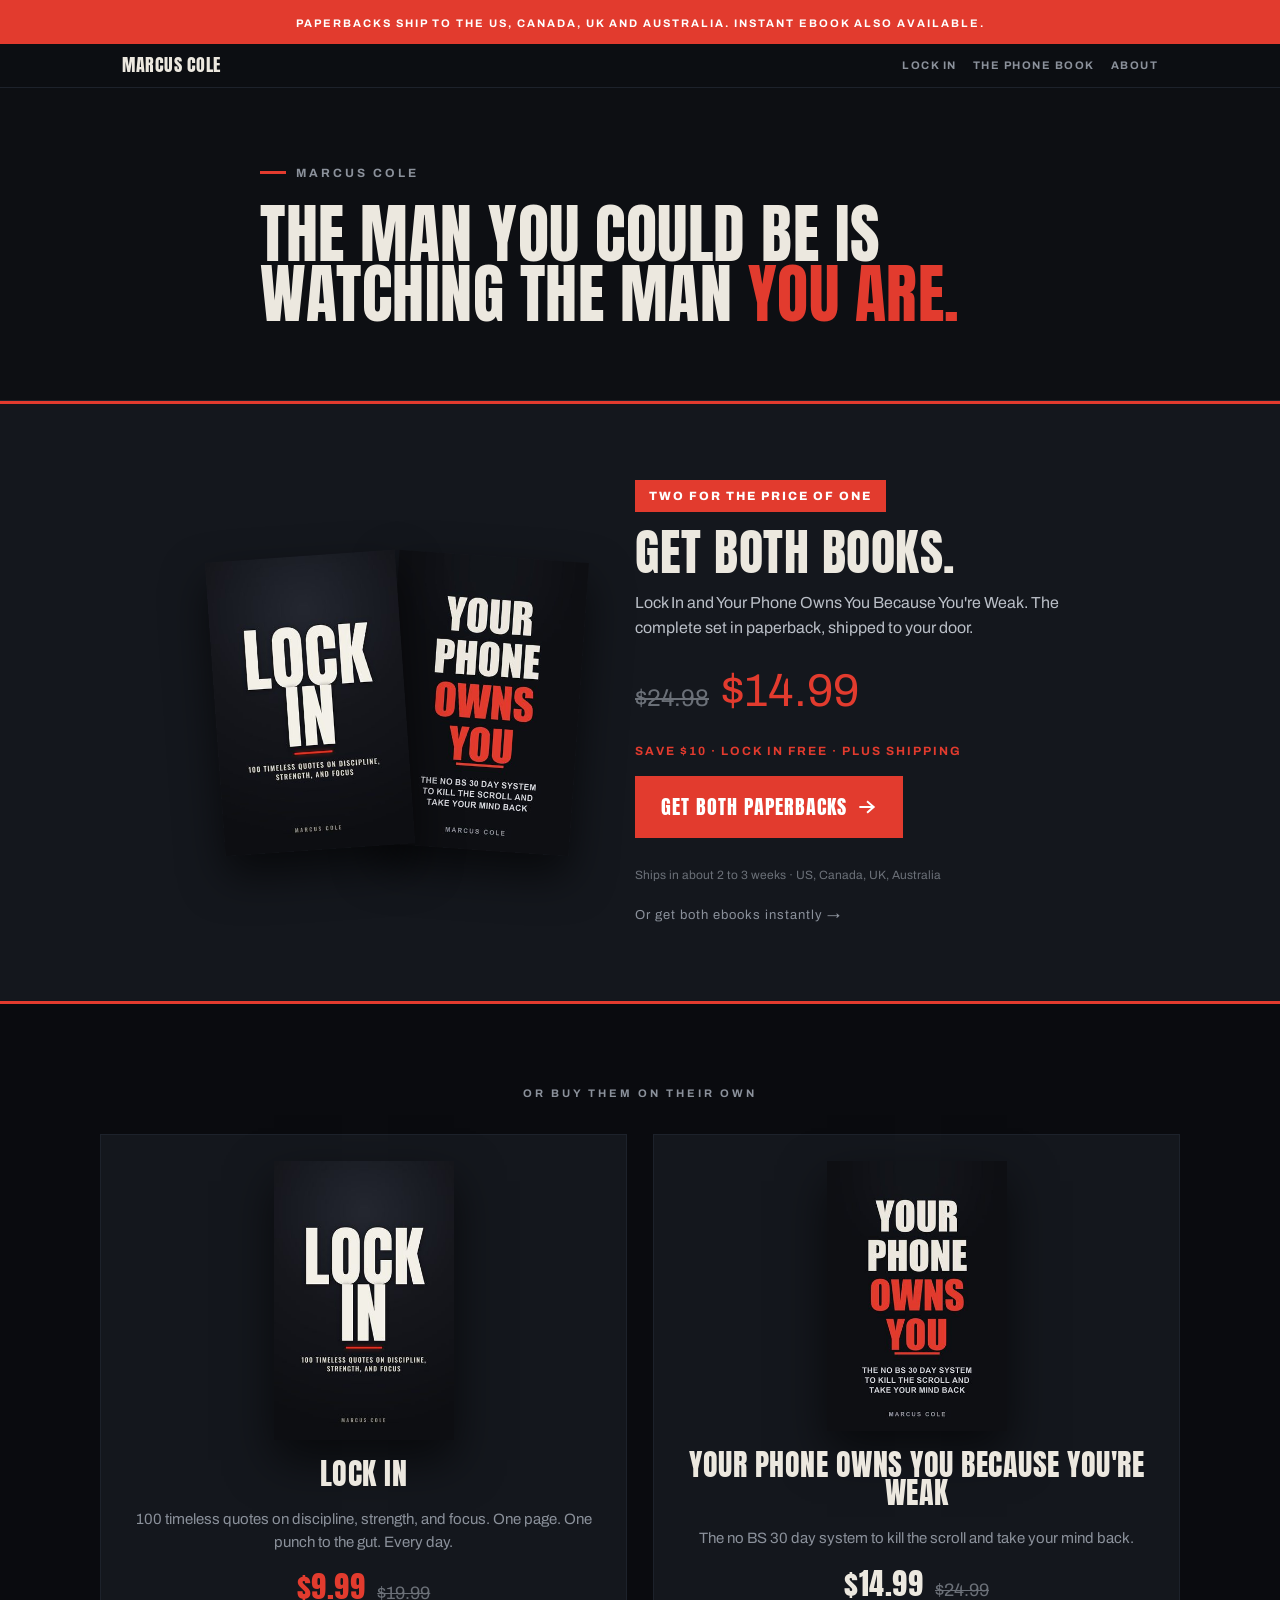
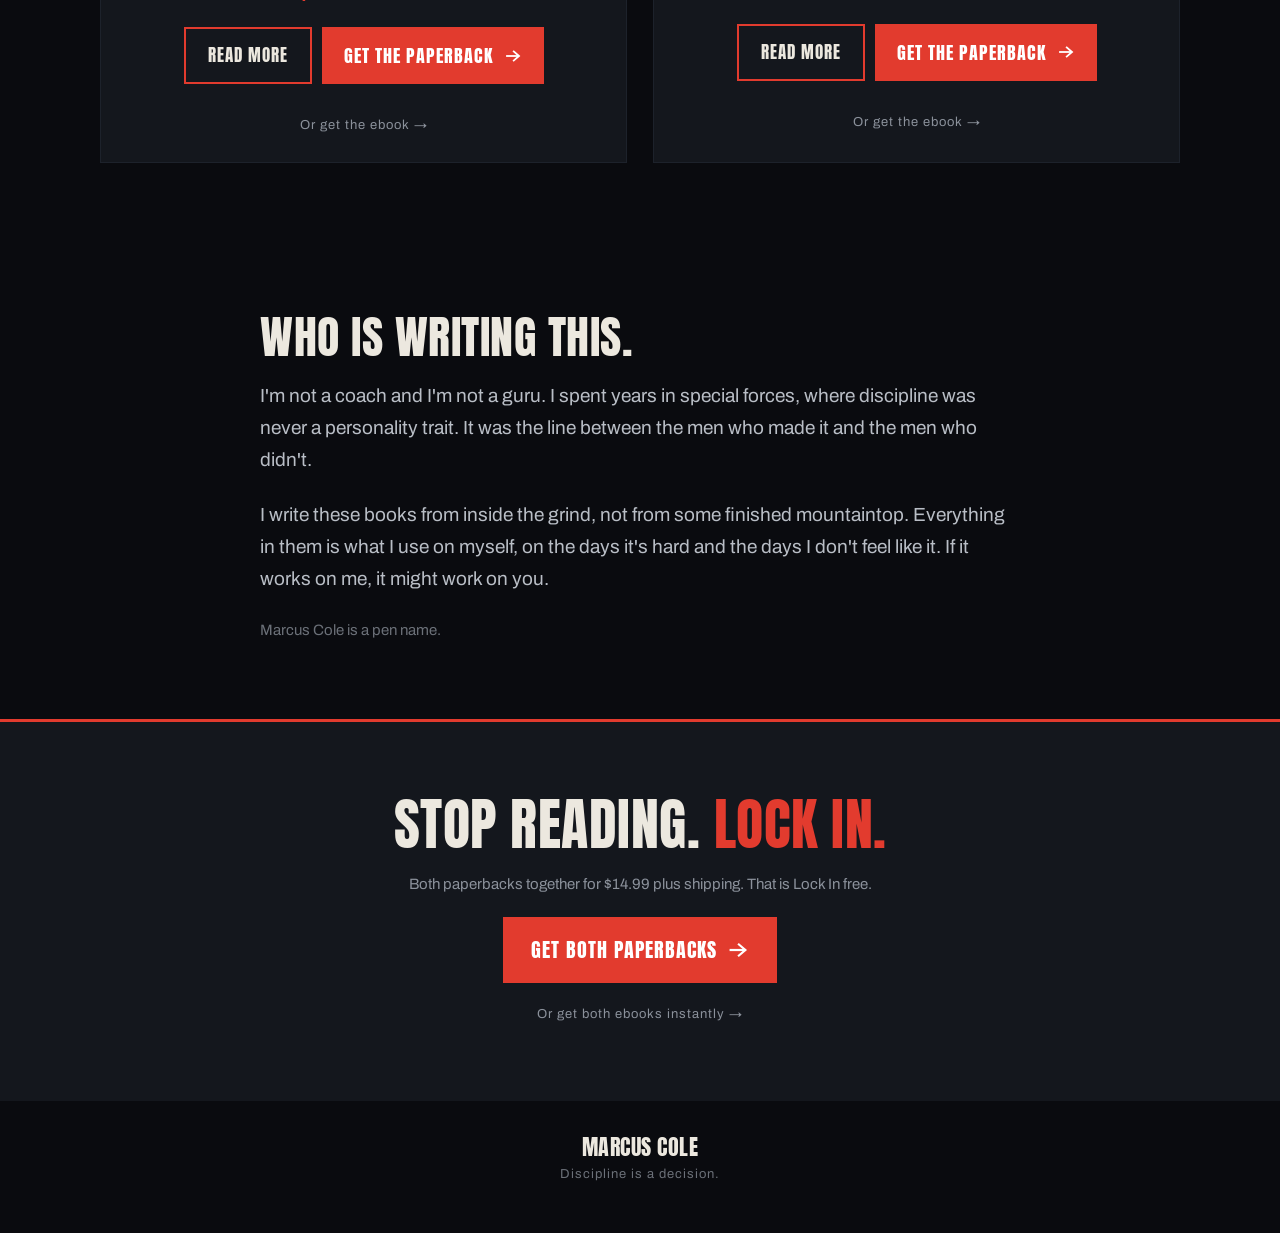
==== commit 4bdb7185: "Storefront: paperback as primary buy option, ebook secondary Add paperback purchase buttons across h" ====
--- a/index.html
+++ b/index.html
@@ -12,7 +12,7 @@
 </head>
 <body>
 
-  <div class="sale"><span class="kick" style="font-size:11px;color:#fff;letter-spacing:2px;">Instant ebook download. ePub and PDF. Yours forever.</span></div>
+  <div class="sale"><span class="kick" style="font-size:11px;color:#fff;letter-spacing:2px;">Paperbacks ship to the US, Canada, UK and Australia. Instant ebook also available.</span></div>
 
   <div class="topbar">
     <div class="topbar-in">
@@ -46,11 +46,13 @@
       <div class="bundle-copy">
         <span class="bundle-badge">Two for the price of one</span>
         <h2 class="disp" style="font-size:clamp(34px,7vw,50px);">Get both books.</h2>
-        <p style="font-size:16px;line-height:1.55;color:var(--muted);max-width:430px;">Lock In and Your Phone Owns You Because You're Weak. The complete set, delivered instantly as ePub and PDF.</p>
+        <p style="font-size:16px;line-height:1.55;color:var(--muted);max-width:430px;">Lock In and Your Phone Owns You Because You're Weak. The complete set in paperback, shipped to your door.</p>
         <div class="price"><span class="was">$24.98</span><span class="now">$14.99</span></div>
-        <p class="kick" style="font-size:12px;color:var(--red);letter-spacing:2px;">Save $10 · Lock In free</p>
-        <a class="cta btn-red gumroad-button" href="https://dvpress.gumroad.com/l/bothbooks" style="font-size:20px;padding:16px 26px;">Get Both Books
+        <p class="kick" style="font-size:12px;color:var(--red);letter-spacing:2px;">Save $10 · Lock In free · plus shipping</p>
+        <a class="cta btn-red gumroad-button" href="https://dvpress.gumroad.com/l/marcuspaperbackbundle" style="font-size:20px;padding:16px 26px;">Get Both Paperbacks
           <svg class="arrow" width="20" height="20" viewBox="0 0 24 24" fill="none" stroke="#fff" stroke-width="2.4" stroke-linecap="square"><path d="M4 12h15"/><path d="M13 6l7 6-7 6"/></svg></a>
+        <p style="font-size:12px;color:var(--dim);margin-top:12px;">Ships in about 2 to 3 weeks · US, Canada, UK, Australia</p>
+        <a class="gumroad-button" href="https://dvpress.gumroad.com/l/bothbooks" style="display:inline-block;margin-top:6px;font-size:13px;color:var(--muted2);letter-spacing:1px;">Or get both ebooks instantly →</a>
       </div>
     </div>
   </section>
@@ -68,9 +70,10 @@
           <div class="price"><span class="disp now" style="color:var(--red);">$9.99</span><span class="was">$19.99</span></div>
           <div class="btns">
             <a class="cta btn-out" href="/lockin/">Read More</a>
-            <a class="cta btn-red gumroad-button" href="https://dvpress.gumroad.com/l/lockin">Get The Ebook
+            <a class="cta btn-red gumroad-button" href="https://dvpress.gumroad.com/l/lockinpaperback">Get The Paperback
               <svg class="arrow" width="18" height="18" viewBox="0 0 24 24" fill="none" stroke="#fff" stroke-width="2.4" stroke-linecap="square"><path d="M4 12h15"/><path d="M13 6l7 6-7 6"/></svg></a>
           </div>
+          <a class="gumroad-button" href="https://dvpress.gumroad.com/l/lockin" style="display:inline-block;margin-top:12px;font-size:13px;color:var(--muted2);letter-spacing:1px;">Or get the ebook →</a>
         </div>
 
         <div class="bookcard">
@@ -80,9 +83,10 @@
           <div class="price"><span class="disp now">$14.99</span><span class="was">$24.99</span></div>
           <div class="btns">
             <a class="cta btn-out" href="/your-phone-owns-you/">Read More</a>
-            <a class="cta btn-red gumroad-button" href="https://dvpress.gumroad.com/l/yourphone">Get The Ebook
+            <a class="cta btn-red gumroad-button" href="https://dvpress.gumroad.com/l/yourphonepaperback">Get The Paperback
               <svg class="arrow" width="18" height="18" viewBox="0 0 24 24" fill="none" stroke="#fff" stroke-width="2.4" stroke-linecap="square"><path d="M4 12h15"/><path d="M13 6l7 6-7 6"/></svg></a>
           </div>
+          <a class="gumroad-button" href="https://dvpress.gumroad.com/l/yourphone" style="display:inline-block;margin-top:12px;font-size:13px;color:var(--muted2);letter-spacing:1px;">Or get the ebook →</a>
         </div>
 
       </div>
@@ -103,9 +107,10 @@
   <section class="sec center" style="background:var(--bg2);border-top:3px solid var(--red);">
     <div class="sec-in stack" style="gap:22px;align-items:center;">
       <h2 class="disp" style="font-size:clamp(40px,10vw,56px);">Stop reading. <span style="color:var(--red);">Lock in.</span></h2>
-      <p style="font-size:15px;color:var(--muted2);margin:0;">Both books together for $14.99. That is Lock In free.</p>
-      <a class="cta btn-red gumroad-button" href="https://dvpress.gumroad.com/l/bothbooks" style="font-size:20px;padding:18px 28px;">Get Both Books
+      <p style="font-size:15px;color:var(--muted2);margin:0;">Both paperbacks together for $14.99 plus shipping. That is Lock In free.</p>
+      <a class="cta btn-red gumroad-button" href="https://dvpress.gumroad.com/l/marcuspaperbackbundle" style="font-size:20px;padding:18px 28px;">Get Both Paperbacks
         <svg class="arrow" width="22" height="22" viewBox="0 0 24 24" fill="none" stroke="#fff" stroke-width="2.4" stroke-linecap="square"><path d="M4 12h15"/><path d="M13 6l7 6-7 6"/></svg></a>
+      <a class="gumroad-button" href="https://dvpress.gumroad.com/l/bothbooks" style="display:inline-block;font-size:13px;color:var(--muted2);letter-spacing:1px;">Or get both ebooks instantly →</a>
     </div>
   </section>
 
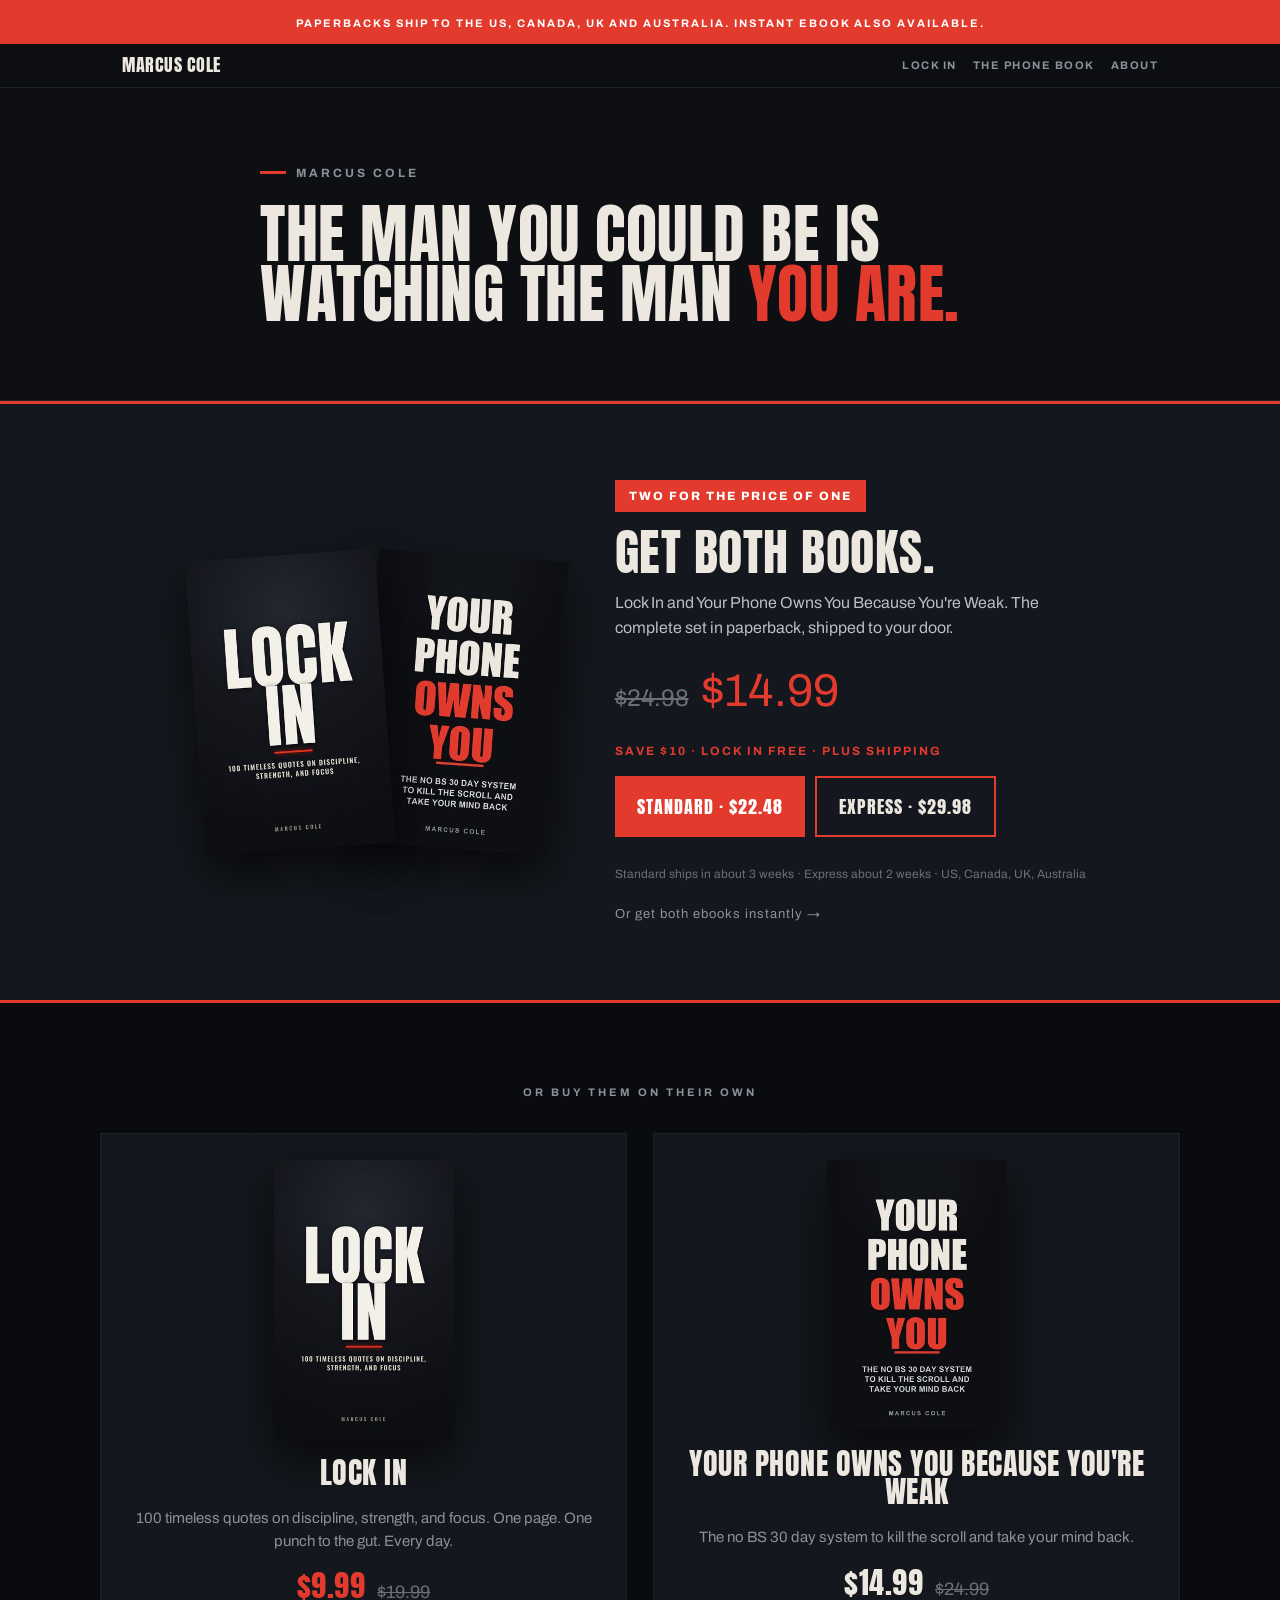
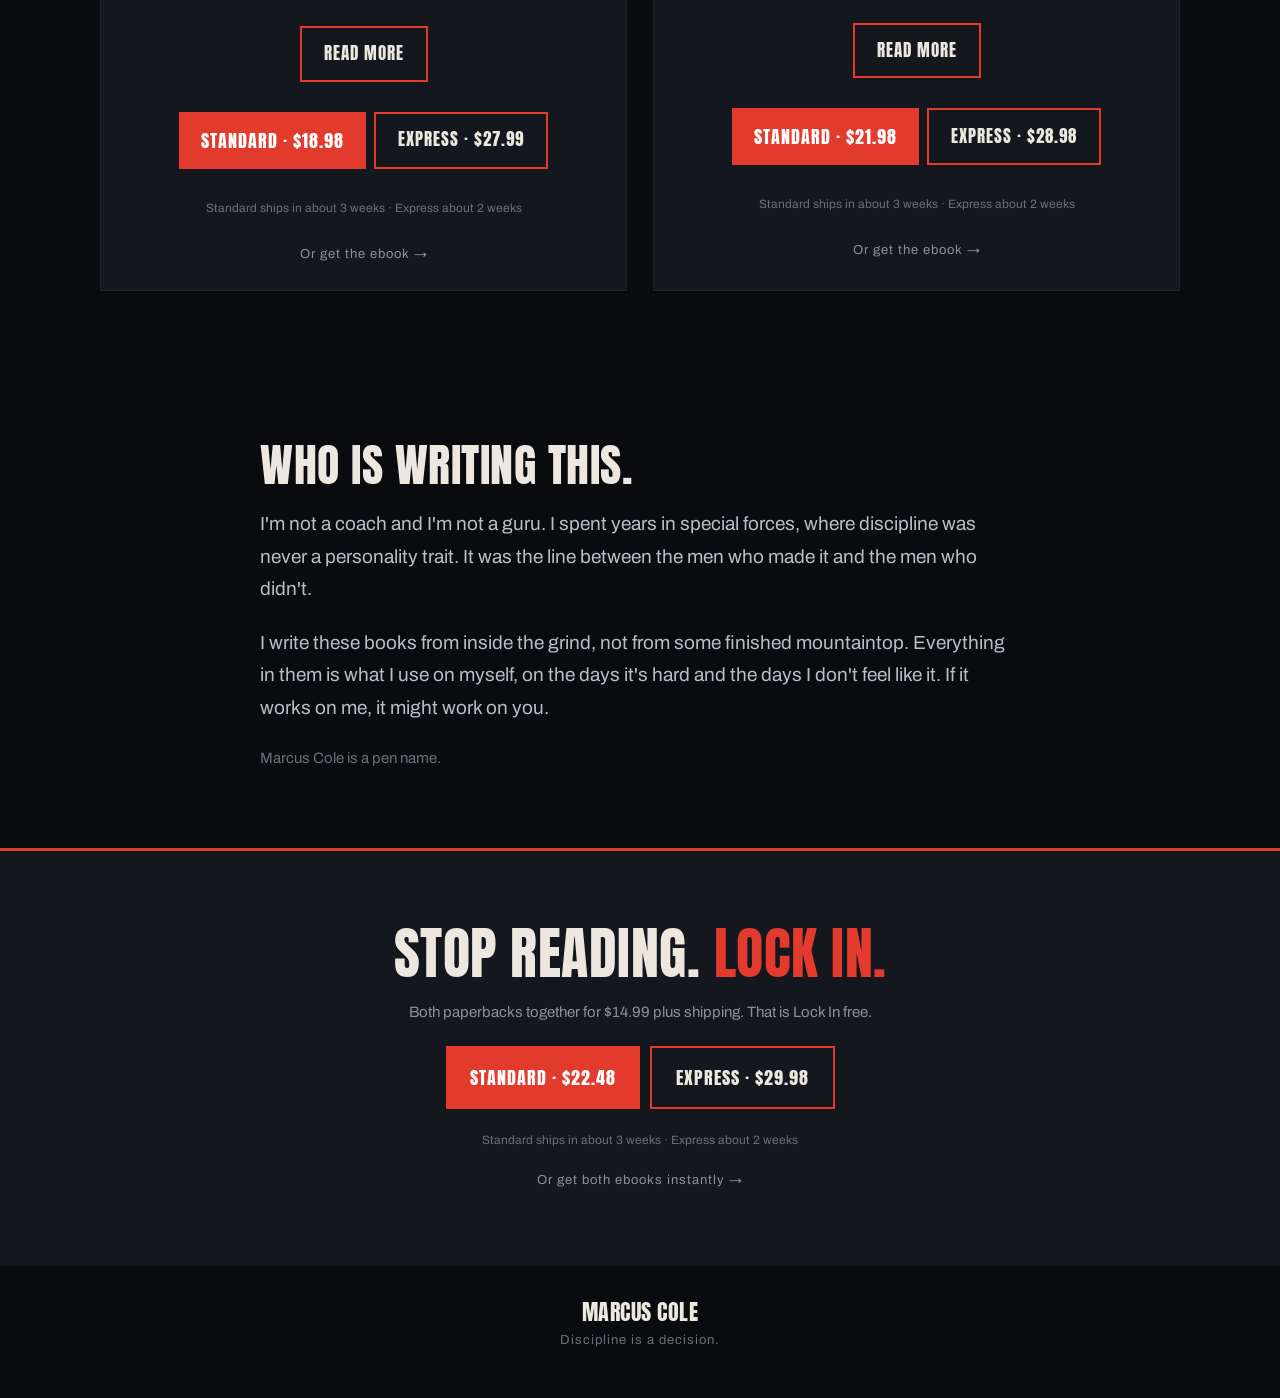
==== commit 7c3295cd: "Storefront: on-site Standard/Express shipping chooser per book + bundle Each buy area now shows two " ====
--- a/index.html
+++ b/index.html
@@ -49,9 +49,11 @@
         <p style="font-size:16px;line-height:1.55;color:var(--muted);max-width:430px;">Lock In and Your Phone Owns You Because You're Weak. The complete set in paperback, shipped to your door.</p>
         <div class="price"><span class="was">$24.98</span><span class="now">$14.99</span></div>
         <p class="kick" style="font-size:12px;color:var(--red);letter-spacing:2px;">Save $10 · Lock In free · plus shipping</p>
-        <a class="cta btn-red gumroad-button" href="https://dvpress.gumroad.com/l/marcuspaperbackbundle" style="font-size:20px;padding:16px 26px;">Get Both Paperbacks
-          <svg class="arrow" width="20" height="20" viewBox="0 0 24 24" fill="none" stroke="#fff" stroke-width="2.4" stroke-linecap="square"><path d="M4 12h15"/><path d="M13 6l7 6-7 6"/></svg></a>
-        <p style="font-size:12px;color:var(--dim);margin-top:12px;">Ships in about 2 to 3 weeks · US, Canada, UK, Australia</p>
+        <div style="display:flex;gap:10px;flex-wrap:wrap;">
+          <a class="cta btn-red gumroad-button" href="https://dvpress.gumroad.com/l/marcuspaperbackbundle?variant=Standard%20Shipping&wanted=true" style="font-size:18px;padding:15px 22px;">Standard · $22.48</a>
+          <a class="cta btn-out gumroad-button" href="https://dvpress.gumroad.com/l/marcuspaperbackbundle?variant=Express%20Shipping&wanted=true" style="font-size:18px;padding:15px 22px;">Express · $29.98</a>
+        </div>
+        <p style="font-size:12px;color:var(--dim);margin-top:12px;">Standard ships in about 3 weeks · Express about 2 weeks · US, Canada, UK, Australia</p>
         <a class="gumroad-button" href="https://dvpress.gumroad.com/l/bothbooks" style="display:inline-block;margin-top:6px;font-size:13px;color:var(--muted2);letter-spacing:1px;">Or get both ebooks instantly →</a>
       </div>
     </div>
@@ -68,12 +70,13 @@
           <h2 class="disp" style="font-size:30px;">Lock In</h2>
           <p style="font-size:15px;line-height:1.5;color:var(--muted2);">100 timeless quotes on discipline, strength, and focus. One page. One punch to the gut. Every day.</p>
           <div class="price"><span class="disp now" style="color:var(--red);">$9.99</span><span class="was">$19.99</span></div>
-          <div class="btns">
-            <a class="cta btn-out" href="/lockin/">Read More</a>
-            <a class="cta btn-red gumroad-button" href="https://dvpress.gumroad.com/l/lockinpaperback">Get The Paperback
-              <svg class="arrow" width="18" height="18" viewBox="0 0 24 24" fill="none" stroke="#fff" stroke-width="2.4" stroke-linecap="square"><path d="M4 12h15"/><path d="M13 6l7 6-7 6"/></svg></a>
+          <a class="cta btn-out" href="/lockin/" style="display:inline-block;margin-bottom:10px;">Read More</a>
+          <div style="display:flex;gap:8px;flex-wrap:wrap;">
+            <a class="cta btn-red gumroad-button" href="https://dvpress.gumroad.com/l/lockinpaperback?variant=Standard%20Shipping&wanted=true">Standard · $18.98</a>
+            <a class="cta btn-out gumroad-button" href="https://dvpress.gumroad.com/l/lockinpaperback?variant=Express%20Shipping&wanted=true">Express · $27.99</a>
           </div>
-          <a class="gumroad-button" href="https://dvpress.gumroad.com/l/lockin" style="display:inline-block;margin-top:12px;font-size:13px;color:var(--muted2);letter-spacing:1px;">Or get the ebook →</a>
+          <p style="font-size:12px;color:var(--dim);margin-top:10px;">Standard ships in about 3 weeks · Express about 2 weeks</p>
+          <a class="gumroad-button" href="https://dvpress.gumroad.com/l/lockin" style="display:inline-block;margin-top:8px;font-size:13px;color:var(--muted2);letter-spacing:1px;">Or get the ebook →</a>
         </div>
 
         <div class="bookcard">
@@ -81,12 +84,13 @@
           <h2 class="disp" style="font-size:30px;">Your Phone Owns You Because You're Weak</h2>
           <p style="font-size:15px;line-height:1.5;color:var(--muted2);">The no BS 30 day system to kill the scroll and take your mind back.</p>
           <div class="price"><span class="disp now">$14.99</span><span class="was">$24.99</span></div>
-          <div class="btns">
-            <a class="cta btn-out" href="/your-phone-owns-you/">Read More</a>
-            <a class="cta btn-red gumroad-button" href="https://dvpress.gumroad.com/l/yourphonepaperback">Get The Paperback
-              <svg class="arrow" width="18" height="18" viewBox="0 0 24 24" fill="none" stroke="#fff" stroke-width="2.4" stroke-linecap="square"><path d="M4 12h15"/><path d="M13 6l7 6-7 6"/></svg></a>
+          <a class="cta btn-out" href="/your-phone-owns-you/" style="display:inline-block;margin-bottom:10px;">Read More</a>
+          <div style="display:flex;gap:8px;flex-wrap:wrap;">
+            <a class="cta btn-red gumroad-button" href="https://dvpress.gumroad.com/l/yourphonepaperback?variant=Standard%20Shipping&wanted=true">Standard · $21.98</a>
+            <a class="cta btn-out gumroad-button" href="https://dvpress.gumroad.com/l/yourphonepaperback?variant=Express%20Shipping&wanted=true">Express · $28.98</a>
           </div>
-          <a class="gumroad-button" href="https://dvpress.gumroad.com/l/yourphone" style="display:inline-block;margin-top:12px;font-size:13px;color:var(--muted2);letter-spacing:1px;">Or get the ebook →</a>
+          <p style="font-size:12px;color:var(--dim);margin-top:10px;">Standard ships in about 3 weeks · Express about 2 weeks</p>
+          <a class="gumroad-button" href="https://dvpress.gumroad.com/l/yourphone" style="display:inline-block;margin-top:8px;font-size:13px;color:var(--muted2);letter-spacing:1px;">Or get the ebook →</a>
         </div>
 
       </div>
@@ -108,8 +112,11 @@
     <div class="sec-in stack" style="gap:22px;align-items:center;">
       <h2 class="disp" style="font-size:clamp(40px,10vw,56px);">Stop reading. <span style="color:var(--red);">Lock in.</span></h2>
       <p style="font-size:15px;color:var(--muted2);margin:0;">Both paperbacks together for $14.99 plus shipping. That is Lock In free.</p>
-      <a class="cta btn-red gumroad-button" href="https://dvpress.gumroad.com/l/marcuspaperbackbundle" style="font-size:20px;padding:18px 28px;">Get Both Paperbacks
-        <svg class="arrow" width="22" height="22" viewBox="0 0 24 24" fill="none" stroke="#fff" stroke-width="2.4" stroke-linecap="square"><path d="M4 12h15"/><path d="M13 6l7 6-7 6"/></svg></a>
+      <div style="display:flex;gap:10px;flex-wrap:wrap;justify-content:center;">
+        <a class="cta btn-red gumroad-button" href="https://dvpress.gumroad.com/l/marcuspaperbackbundle?variant=Standard%20Shipping&wanted=true" style="font-size:18px;padding:16px 24px;">Standard · $22.48</a>
+        <a class="cta btn-out gumroad-button" href="https://dvpress.gumroad.com/l/marcuspaperbackbundle?variant=Express%20Shipping&wanted=true" style="font-size:18px;padding:16px 24px;">Express · $29.98</a>
+      </div>
+      <p style="font-size:12px;color:var(--dim);margin:0;">Standard ships in about 3 weeks · Express about 2 weeks</p>
       <a class="gumroad-button" href="https://dvpress.gumroad.com/l/bothbooks" style="display:inline-block;font-size:13px;color:var(--muted2);letter-spacing:1px;">Or get both ebooks instantly →</a>
     </div>
   </section>
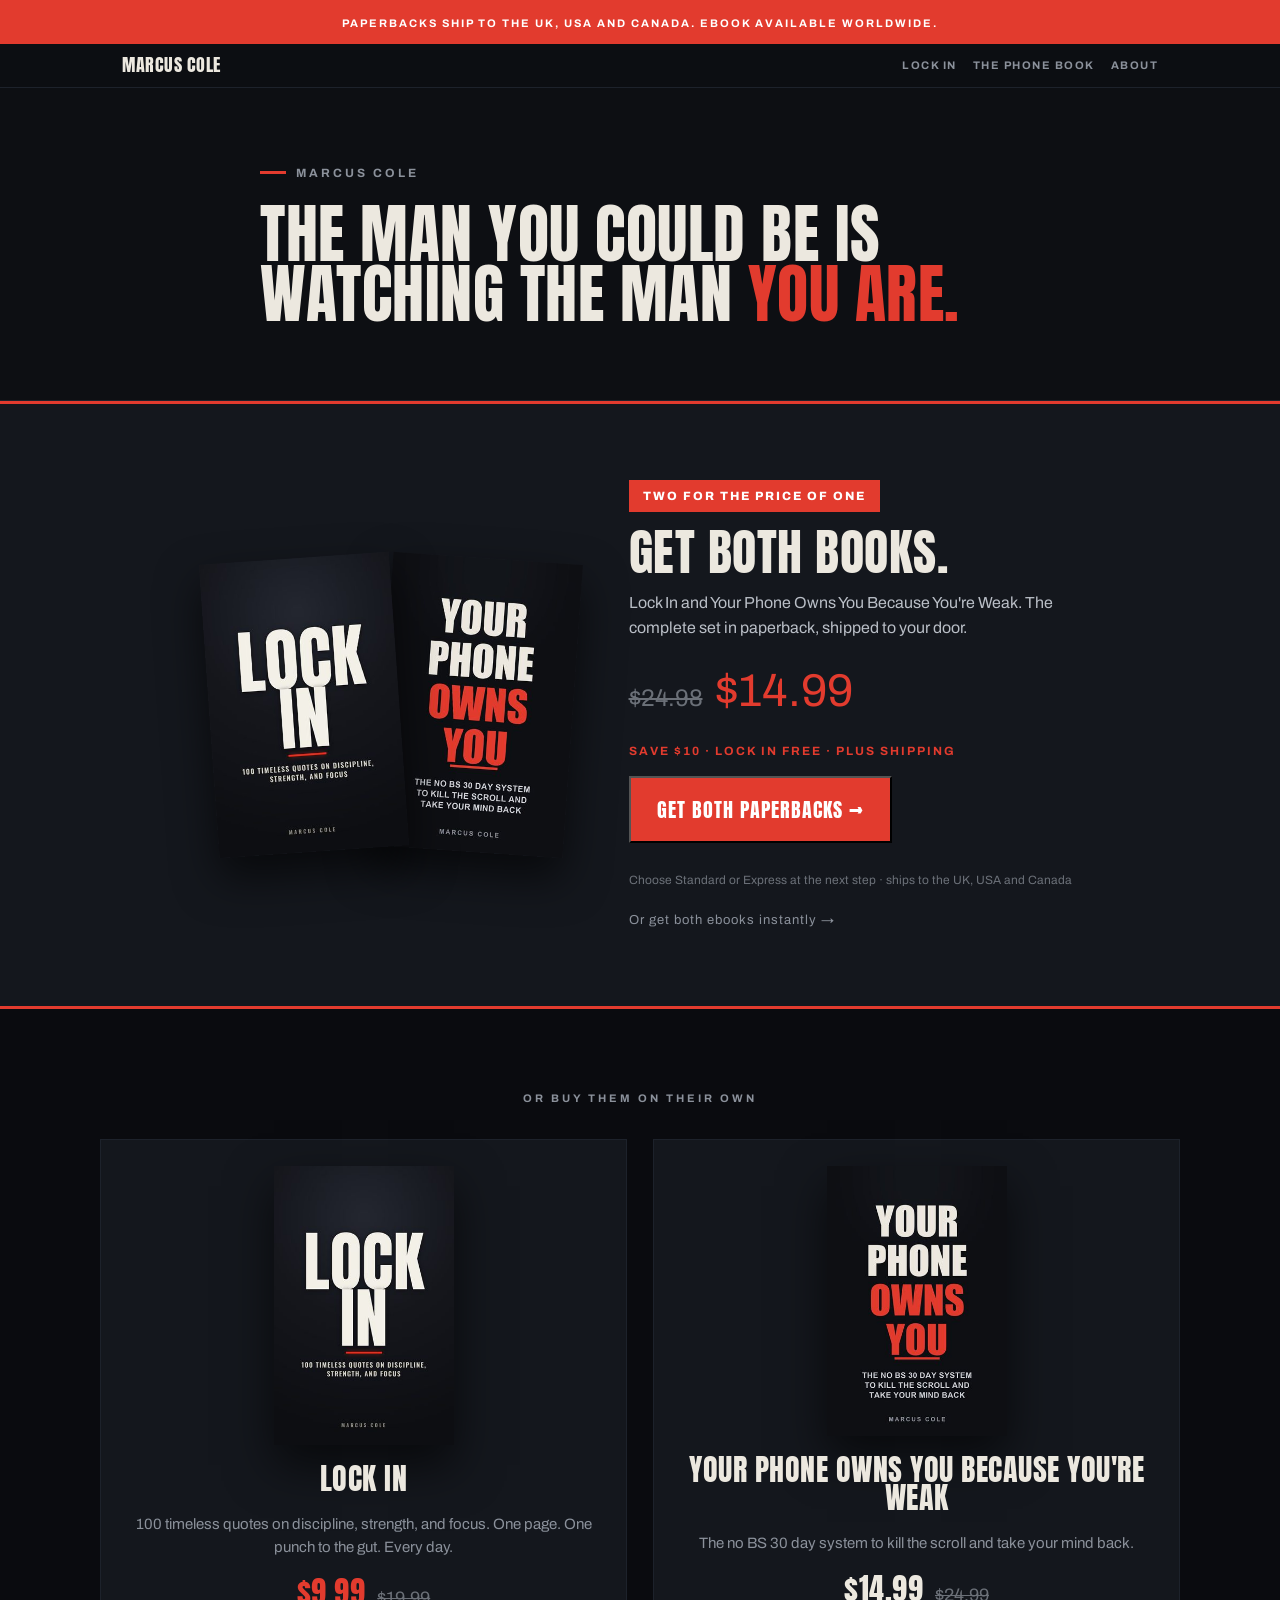
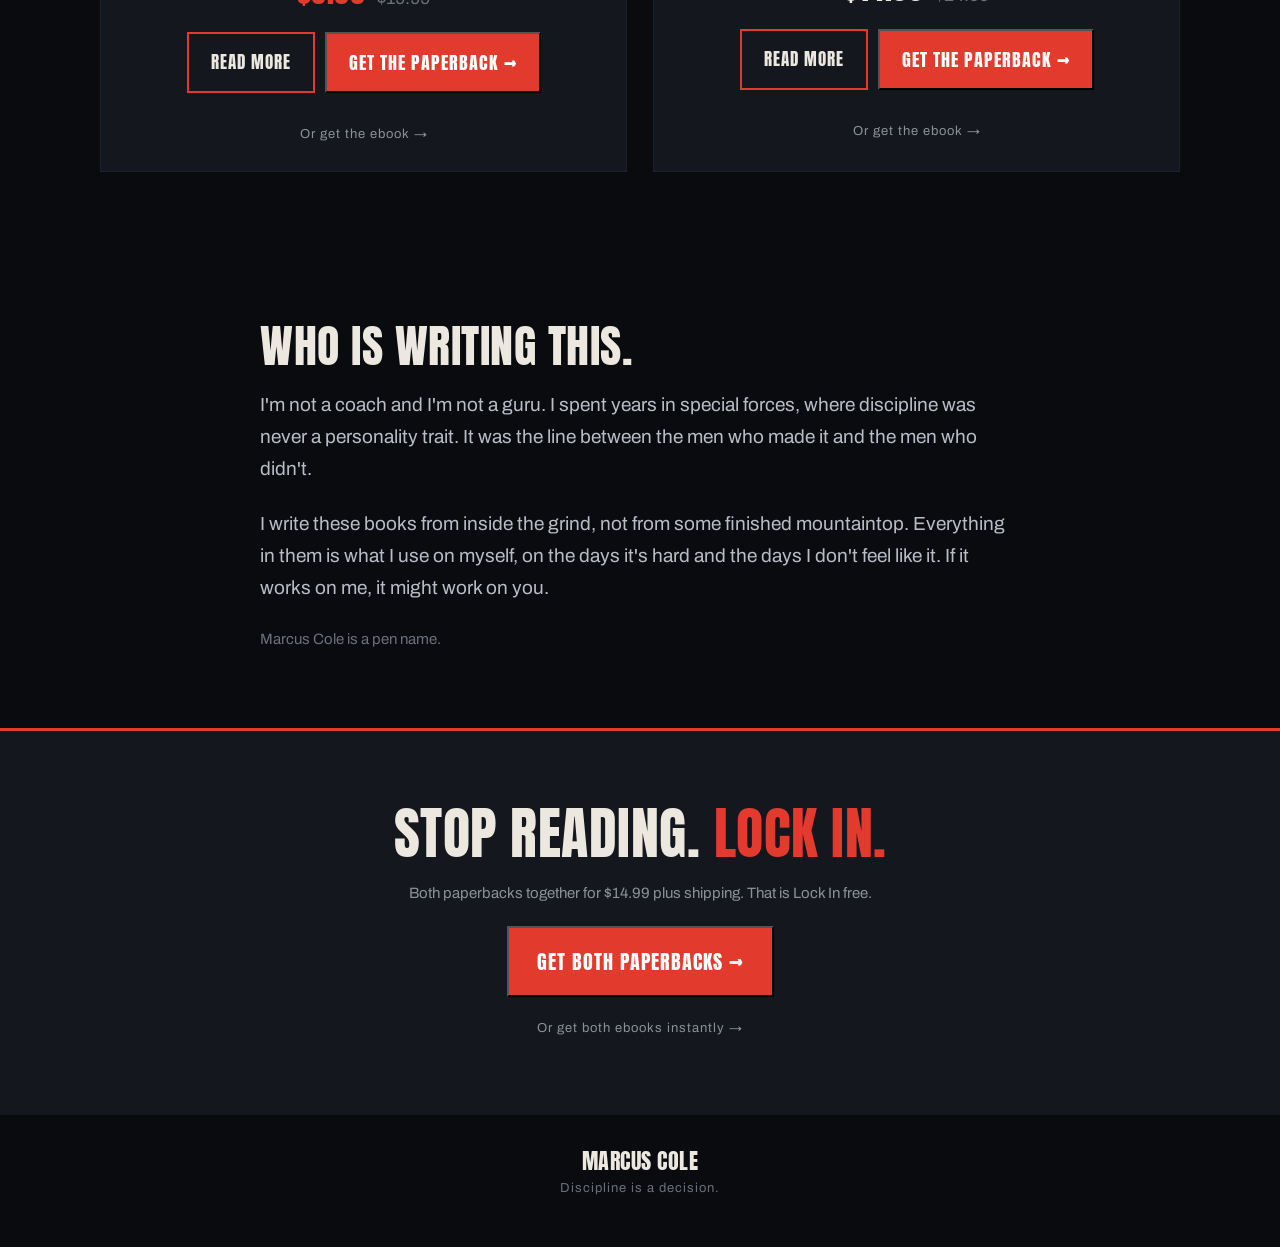
==== commit 75fb1577: "Storefront: modal shipping chooser + UK/USA/CA banner (replace ugly dual buttons) - New checkout.js:" ====
--- a/index.html
+++ b/index.html
@@ -12,7 +12,7 @@
 </head>
 <body>
 
-  <div class="sale"><span class="kick" style="font-size:11px;color:#fff;letter-spacing:2px;">Paperbacks ship to the US, Canada, UK and Australia. Instant ebook also available.</span></div>
+  <div class="sale"><span class="kick" style="font-size:11px;color:#fff;letter-spacing:2px;">Paperbacks ship to the UK, USA and Canada. Ebook available worldwide.</span></div>
 
   <div class="topbar">
     <div class="topbar-in">
@@ -49,11 +49,11 @@
         <p style="font-size:16px;line-height:1.55;color:var(--muted);max-width:430px;">Lock In and Your Phone Owns You Because You're Weak. The complete set in paperback, shipped to your door.</p>
         <div class="price"><span class="was">$24.98</span><span class="now">$14.99</span></div>
         <p class="kick" style="font-size:12px;color:var(--red);letter-spacing:2px;">Save $10 · Lock In free · plus shipping</p>
-        <div style="display:flex;gap:10px;flex-wrap:wrap;">
-          <a class="cta btn-red gumroad-button" href="https://dvpress.gumroad.com/l/marcuspaperbackbundle?variant=Standard%20Shipping&wanted=true" style="font-size:18px;padding:15px 22px;">Standard · $22.48</a>
-          <a class="cta btn-out gumroad-button" href="https://dvpress.gumroad.com/l/marcuspaperbackbundle?variant=Express%20Shipping&wanted=true" style="font-size:18px;padding:15px 22px;">Express · $29.98</a>
-        </div>
-        <p style="font-size:12px;color:var(--dim);margin-top:12px;">Standard ships in about 3 weeks · Express about 2 weeks · US, Canada, UK, Australia</p>
+        <button type="button" class="cta btn-red buy-paper" style="font-size:20px;padding:16px 26px;"
+          data-title="Both Books · paperback set"
+          data-std-url="https://dvpress.gumroad.com/l/marcuspaperbackbundle?variant=Standard%20Shipping&wanted=true" data-std-price="$22.48"
+          data-exp-url="https://dvpress.gumroad.com/l/marcuspaperbackbundle?variant=Express%20Shipping&wanted=true" data-exp-price="$29.98">Get Both Paperbacks &rarr;</button>
+        <p style="font-size:12px;color:var(--dim);margin-top:12px;">Choose Standard or Express at the next step · ships to the UK, USA and Canada</p>
         <a class="gumroad-button" href="https://dvpress.gumroad.com/l/bothbooks" style="display:inline-block;margin-top:6px;font-size:13px;color:var(--muted2);letter-spacing:1px;">Or get both ebooks instantly →</a>
       </div>
     </div>
@@ -70,13 +70,14 @@
           <h2 class="disp" style="font-size:30px;">Lock In</h2>
           <p style="font-size:15px;line-height:1.5;color:var(--muted2);">100 timeless quotes on discipline, strength, and focus. One page. One punch to the gut. Every day.</p>
           <div class="price"><span class="disp now" style="color:var(--red);">$9.99</span><span class="was">$19.99</span></div>
-          <a class="cta btn-out" href="/lockin/" style="display:inline-block;margin-bottom:10px;">Read More</a>
-          <div style="display:flex;gap:8px;flex-wrap:wrap;">
-            <a class="cta btn-red gumroad-button" href="https://dvpress.gumroad.com/l/lockinpaperback?variant=Standard%20Shipping&wanted=true">Standard · $18.98</a>
-            <a class="cta btn-out gumroad-button" href="https://dvpress.gumroad.com/l/lockinpaperback?variant=Express%20Shipping&wanted=true">Express · $27.99</a>
+          <div class="btns">
+            <a class="cta btn-out" href="/lockin/">Read More</a>
+            <button type="button" class="cta btn-red buy-paper"
+              data-title="Lock In · paperback"
+              data-std-url="https://dvpress.gumroad.com/l/lockinpaperback?variant=Standard%20Shipping&wanted=true" data-std-price="$18.98"
+              data-exp-url="https://dvpress.gumroad.com/l/lockinpaperback?variant=Express%20Shipping&wanted=true" data-exp-price="$27.99">Get the Paperback &rarr;</button>
           </div>
-          <p style="font-size:12px;color:var(--dim);margin-top:10px;">Standard ships in about 3 weeks · Express about 2 weeks</p>
-          <a class="gumroad-button" href="https://dvpress.gumroad.com/l/lockin" style="display:inline-block;margin-top:8px;font-size:13px;color:var(--muted2);letter-spacing:1px;">Or get the ebook →</a>
+          <a class="gumroad-button" href="https://dvpress.gumroad.com/l/lockin" style="display:inline-block;margin-top:12px;font-size:13px;color:var(--muted2);letter-spacing:1px;">Or get the ebook →</a>
         </div>
 
         <div class="bookcard">
@@ -84,13 +85,14 @@
           <h2 class="disp" style="font-size:30px;">Your Phone Owns You Because You're Weak</h2>
           <p style="font-size:15px;line-height:1.5;color:var(--muted2);">The no BS 30 day system to kill the scroll and take your mind back.</p>
           <div class="price"><span class="disp now">$14.99</span><span class="was">$24.99</span></div>
-          <a class="cta btn-out" href="/your-phone-owns-you/" style="display:inline-block;margin-bottom:10px;">Read More</a>
-          <div style="display:flex;gap:8px;flex-wrap:wrap;">
-            <a class="cta btn-red gumroad-button" href="https://dvpress.gumroad.com/l/yourphonepaperback?variant=Standard%20Shipping&wanted=true">Standard · $21.98</a>
-            <a class="cta btn-out gumroad-button" href="https://dvpress.gumroad.com/l/yourphonepaperback?variant=Express%20Shipping&wanted=true">Express · $28.98</a>
+          <div class="btns">
+            <a class="cta btn-out" href="/your-phone-owns-you/">Read More</a>
+            <button type="button" class="cta btn-red buy-paper"
+              data-title="Your Phone Owns You · paperback"
+              data-std-url="https://dvpress.gumroad.com/l/yourphonepaperback?variant=Standard%20Shipping&wanted=true" data-std-price="$21.98"
+              data-exp-url="https://dvpress.gumroad.com/l/yourphonepaperback?variant=Express%20Shipping&wanted=true" data-exp-price="$28.98">Get the Paperback &rarr;</button>
           </div>
-          <p style="font-size:12px;color:var(--dim);margin-top:10px;">Standard ships in about 3 weeks · Express about 2 weeks</p>
-          <a class="gumroad-button" href="https://dvpress.gumroad.com/l/yourphone" style="display:inline-block;margin-top:8px;font-size:13px;color:var(--muted2);letter-spacing:1px;">Or get the ebook →</a>
+          <a class="gumroad-button" href="https://dvpress.gumroad.com/l/yourphone" style="display:inline-block;margin-top:12px;font-size:13px;color:var(--muted2);letter-spacing:1px;">Or get the ebook →</a>
         </div>
 
       </div>
@@ -112,11 +114,10 @@
     <div class="sec-in stack" style="gap:22px;align-items:center;">
       <h2 class="disp" style="font-size:clamp(40px,10vw,56px);">Stop reading. <span style="color:var(--red);">Lock in.</span></h2>
       <p style="font-size:15px;color:var(--muted2);margin:0;">Both paperbacks together for $14.99 plus shipping. That is Lock In free.</p>
-      <div style="display:flex;gap:10px;flex-wrap:wrap;justify-content:center;">
-        <a class="cta btn-red gumroad-button" href="https://dvpress.gumroad.com/l/marcuspaperbackbundle?variant=Standard%20Shipping&wanted=true" style="font-size:18px;padding:16px 24px;">Standard · $22.48</a>
-        <a class="cta btn-out gumroad-button" href="https://dvpress.gumroad.com/l/marcuspaperbackbundle?variant=Express%20Shipping&wanted=true" style="font-size:18px;padding:16px 24px;">Express · $29.98</a>
-      </div>
-      <p style="font-size:12px;color:var(--dim);margin:0;">Standard ships in about 3 weeks · Express about 2 weeks</p>
+      <button type="button" class="cta btn-red buy-paper" style="font-size:20px;padding:18px 28px;"
+        data-title="Both Books · paperback set"
+        data-std-url="https://dvpress.gumroad.com/l/marcuspaperbackbundle?variant=Standard%20Shipping&wanted=true" data-std-price="$22.48"
+        data-exp-url="https://dvpress.gumroad.com/l/marcuspaperbackbundle?variant=Express%20Shipping&wanted=true" data-exp-price="$29.98">Get Both Paperbacks &rarr;</button>
       <a class="gumroad-button" href="https://dvpress.gumroad.com/l/bothbooks" style="display:inline-block;font-size:13px;color:var(--muted2);letter-spacing:1px;">Or get both ebooks instantly →</a>
     </div>
   </section>
@@ -127,6 +128,7 @@
   </footer>
 
 <!-- Gumroad overlay checkout --><script src="https://gumroad.com/js/gumroad.js"></script>
+<script src="checkout.js"></script>
 <!-- Cloudflare Web Analytics --><script defer src='https://static.cloudflareinsights.com/beacon.min.js' data-cf-beacon='{"token": "d1eaae2494ea4c88b56d13a0a2fb62db"}'></script><!-- End Cloudflare Web Analytics -->
 </body>
 </html>
